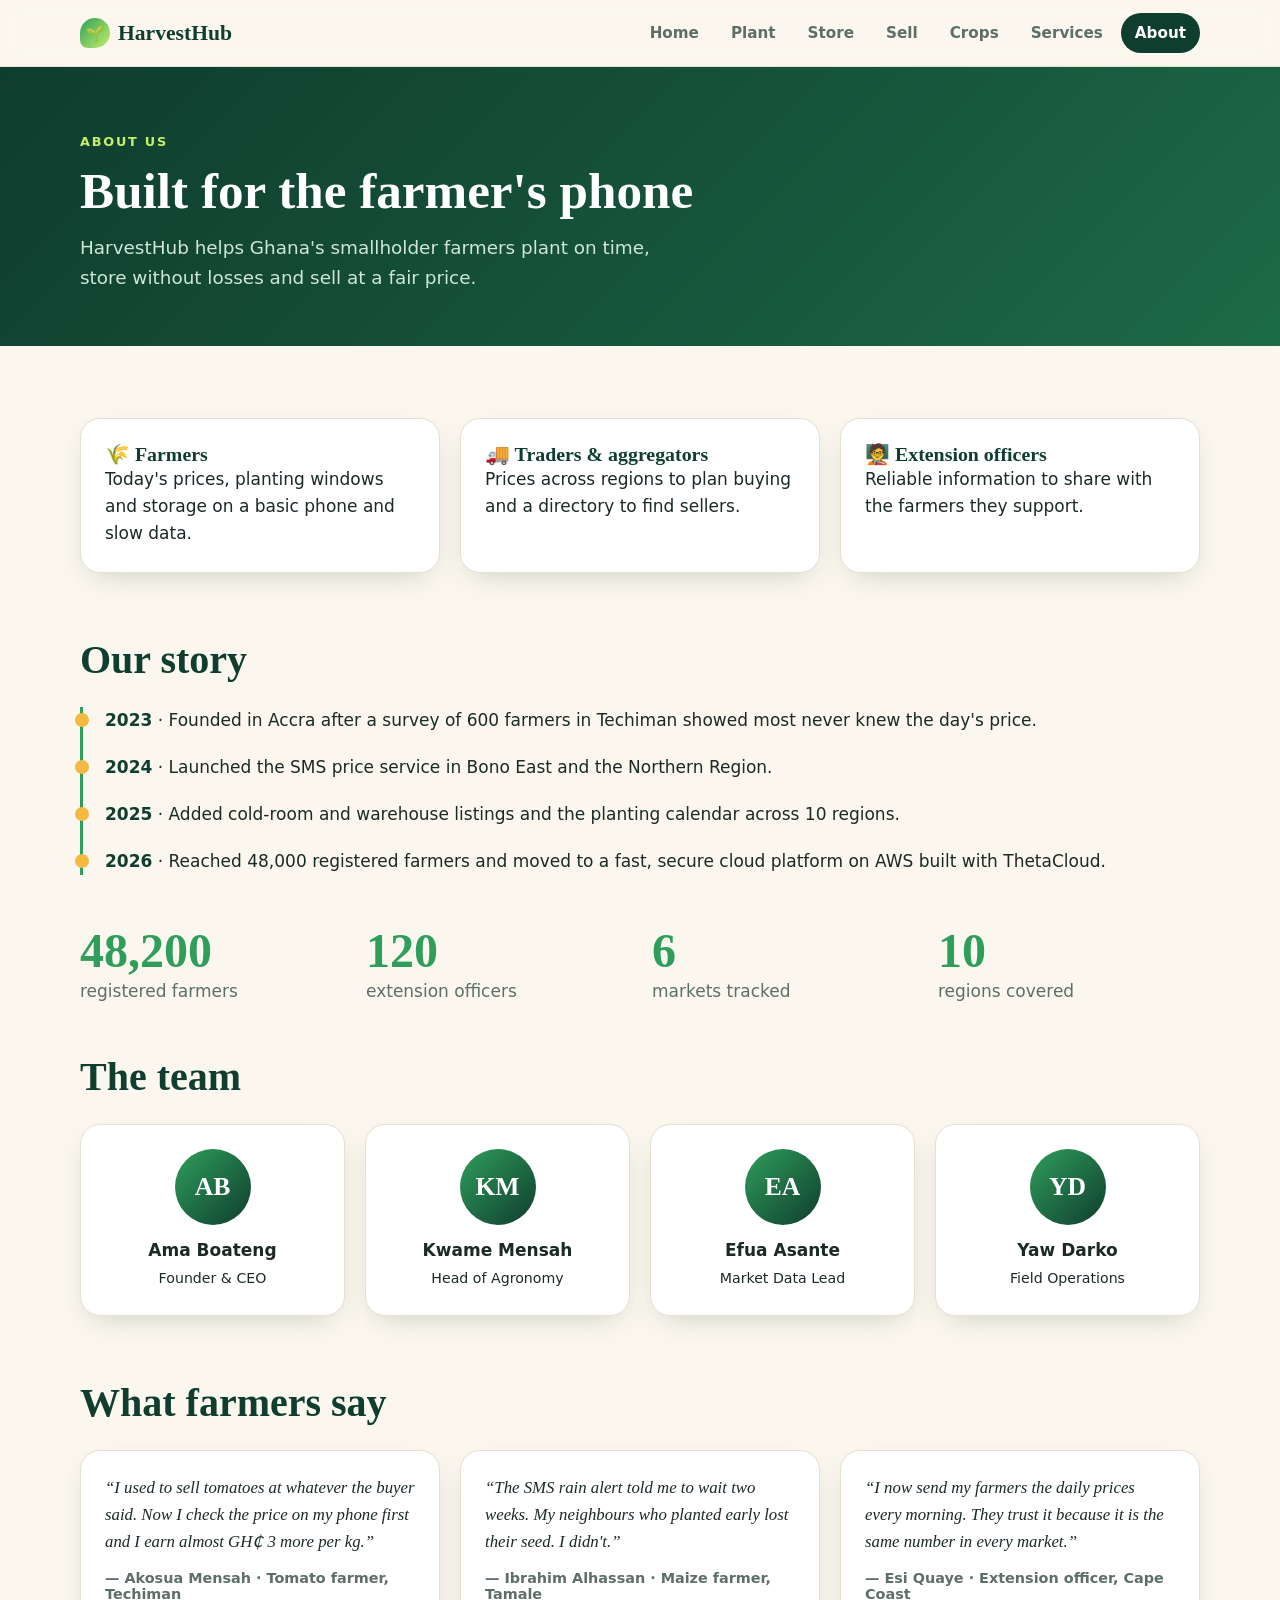
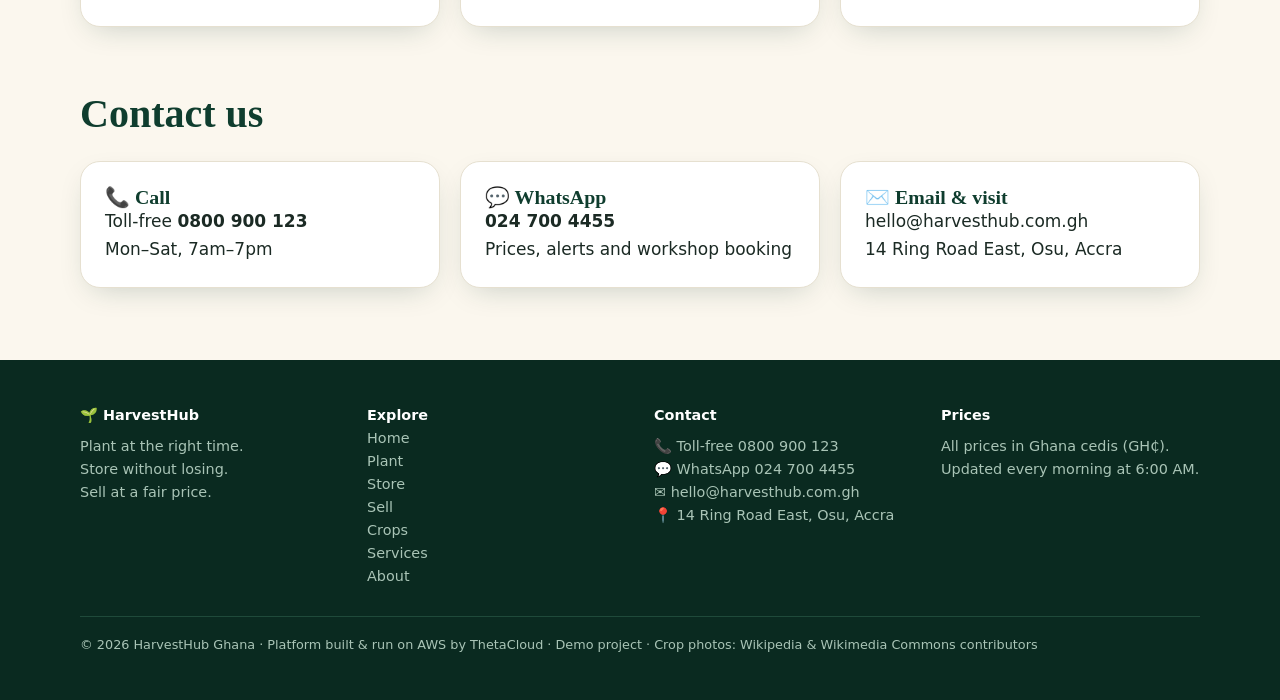
==== app/about.html @ c5be7325 "Add AWS project folders and files" ====
<!DOCTYPE html><html lang="en"><head><meta charset="utf-8"><meta name="viewport" content="width=device-width,initial-scale=1"><title>About · HarvestHub Ghana</title><meta name="description" content="Free planting, storage and market-price information for Ghanaian smallholder farmers."><link rel="icon" href="data:image/svg+xml,<svg xmlns=%22http://www.w3.org/2000/svg%22 viewBox=%220 0 100 100%22><text y=%22.9em%22 font-size=%2290%22>🌱</text></svg>"><link rel="stylesheet" href="css/style.css"></head><body data-page="about"><header></header><section class="pagehead"><div class="wrap"><span class="eyebrow" style="color:var(--lime)">About us</span><h1>Built for the farmer's phone</h1><p class="lead">HarvestHub helps Ghana's smallholder farmers plant on time, store without losses and sell at a fair price.</p></div></section><section class="sec"><div class="wrap"><div class="grid g3"><div class="card rv"><h3>🌾 Farmers</h3><p>Today's prices, planting windows and storage on a basic phone and slow data.</p></div><div class="card rv"><h3>🚚 Traders &amp; aggregators</h3><p>Prices across regions to plan buying and a directory to find sellers.</p></div><div class="card rv"><h3>🧑‍🏫 Extension officers</h3><p>Reliable information to share with the farmers they support.</p></div></div>
<h2 style="margin:64px 0 8px">Our story</h2><div class="tl"><div><b>2023</b> · Founded in Accra after a survey of 600 farmers in Techiman showed most never knew the day's price.</div><div><b>2024</b> · Launched the SMS price service in Bono East and the Northern Region.</div><div><b>2025</b> · Added cold-room and warehouse listings and the planting calendar across 10 regions.</div><div><b>2026</b> · Reached 48,000 registered farmers and moved to a fast, secure cloud platform on AWS built with ThetaCloud.</div></div>
<div class="stats" style="margin:48px 0"><div style="color:var(--forest)"><b data-n="48200" style="color:var(--leaf)">0</b><span style="color:var(--mute)">registered farmers</span></div><div><b data-n="120" style="color:var(--leaf)">0</b><span style="color:var(--mute)">extension officers</span></div><div><b data-n="6" style="color:var(--leaf)">0</b><span style="color:var(--mute)">markets tracked</span></div><div><b data-n="10" style="color:var(--leaf)">0</b><span style="color:var(--mute)">regions covered</span></div></div>
<h2 style="margin-bottom:24px">The team</h2><div class="grid g5 team"><div class="card rv"><div class="av">AB</div><b>Ama Boateng</b><br><small>Founder &amp; CEO</small></div><div class="card rv"><div class="av">KM</div><b>Kwame Mensah</b><br><small>Head of Agronomy</small></div><div class="card rv"><div class="av">EA</div><b>Efua Asante</b><br><small>Market Data Lead</small></div><div class="card rv"><div class="av">YD</div><b>Yaw Darko</b><br><small>Field Operations</small></div></div>
<h2 style="margin:64px 0 24px">What farmers say</h2><div class="grid g3"><div class="card rv"><p class="quote">“I used to sell tomatoes at whatever the buyer said. Now I check the price on my phone first and I earn almost GH₵ 3 more per kg.”</p><p class="who">— Akosua Mensah · Tomato farmer, Techiman</p></div><div class="card rv"><p class="quote">“The SMS rain alert told me to wait two weeks. My neighbours who planted early lost their seed. I didn't.”</p><p class="who">— Ibrahim Alhassan · Maize farmer, Tamale</p></div><div class="card rv"><p class="quote">“I now send my farmers the daily prices every morning. They trust it because it is the same number in every market.”</p><p class="who">— Esi Quaye · Extension officer, Cape Coast</p></div></div><h2 id="contact" style="margin:64px 0 24px">Contact us</h2><div class="grid g3"><div class="card"><h3>📞 Call</h3><p>Toll-free <b>0800 900 123</b><br>Mon–Sat, 7am–7pm</p></div><div class="card"><h3>💬 WhatsApp</h3><p><b>024 700 4455</b><br>Prices, alerts and workshop booking</p></div><div class="card"><h3>✉️ Email &amp; visit</h3><p>hello@harvesthub.com.gh<br>14 Ring Road East, Osu, Accra</p></div></div></div></section><footer></footer><script src="js/data.js"></script><script src="js/script.js"></script></body></html>
---- app/css/style.css ----
:root{--forest:#0f3d2e;--leaf:#2f9e5b;--lime:#c6f06a;--sun:#f4b942;--clay:#e76f51;--cream:#fbf7ee;--ink:#1b2a24;--mute:#5d6f66;--card:#fff;--line:#e6e0d0;--r:20px;--sh:0 10px 30px -12px rgba(15,61,46,.25)}
*{box-sizing:border-box;margin:0}html{scroll-behavior:smooth}
body{font:17px/1.6 system-ui,-apple-system,"Segoe UI",Roboto,sans-serif;color:var(--ink);background:var(--cream)}
h1,h2,h3{font-family:"Iowan Old Style",Georgia,serif;line-height:1.15;color:var(--forest)}
h1{font-size:clamp(2.3rem,7vw,4.2rem)}h2{font-size:clamp(1.7rem,4vw,2.5rem)}a{color:inherit}
.wrap{width:min(1120px,92%);margin:auto}.sec{padding:72px 0}
.eyebrow{display:inline-block;font-size:.8rem;font-weight:700;letter-spacing:.14em;text-transform:uppercase;color:var(--leaf);margin-bottom:10px}
.lead{font-size:1.15rem;color:var(--mute);max-width:620px;margin-top:12px}
header{position:sticky;top:0;z-index:20;background:rgba(251,247,238,.88);backdrop-filter:blur(10px);border-bottom:1px solid var(--line)}
.nav{display:flex;align-items:center;justify-content:space-between;height:66px}
.logo{display:flex;gap:8px;align-items:center;font:700 1.35rem Georgia,serif;text-decoration:none;color:var(--forest)}
.logo i{width:30px;height:30px;border-radius:50% 50% 50% 8px;background:linear-gradient(135deg,var(--leaf),var(--lime));display:grid;place-items:center;font-style:normal;font-size:1rem}
nav{display:flex;gap:4px}nav a{text-decoration:none;padding:8px 14px;border-radius:99px;font-weight:600;font-size:.95rem;color:var(--mute);transition:.2s}
nav a:hover{background:#efe9d8}nav a.on{background:var(--forest);color:#fff}
.menu{display:none;background:none;border:0;font-size:1.7rem;cursor:pointer}
.btn{display:inline-flex;gap:8px;align-items:center;padding:14px 26px;border-radius:99px;background:var(--sun);color:var(--forest);font-weight:700;text-decoration:none;border:0;cursor:pointer;box-shadow:0 8px 20px -8px rgba(244,185,66,.9);transition:.2s}
.btn:hover{transform:translateY(-3px)}.btn.ghost{background:transparent;color:#fff;border:2px solid rgba(255,255,255,.5);box-shadow:none}
.hero{position:relative;overflow:hidden;color:#fff;background:linear-gradient(180deg,#0f3d2e 0%,#1d6b47 55%,#f4b942 130%);padding:84px 0 150px}
.hero h1{color:#fff;max-width:760px}.hero h1 em{color:var(--lime);font-style:normal}
.hero .lead{color:#d6eadd}.hero .cta{display:flex;gap:12px;flex-wrap:wrap;margin-top:30px}
.hero svg{position:absolute;left:0;bottom:-2px;width:100%;height:150px}
.sunball{position:absolute;right:8%;top:60px;width:150px;height:150px;border-radius:50%;background:radial-gradient(circle,#ffe08a,var(--sun));box-shadow:0 0 90px 30px rgba(244,185,66,.45);animation:float 7s ease-in-out infinite}
@keyframes float{50%{transform:translateY(16px)}}
.pagehead{background:linear-gradient(135deg,var(--forest),#1d6b47);color:#fff;padding:60px 0 54px}.pagehead h1{color:#fff;font-size:clamp(2rem,5vw,3.2rem)}.pagehead .lead{color:#cfe6d8}
.grid{display:grid;gap:20px}.g3{grid-template-columns:repeat(auto-fit,minmax(260px,1fr))}.g5{grid-template-columns:repeat(auto-fit,minmax(190px,1fr))}
.card{background:var(--card);border:1px solid var(--line);border-radius:var(--r);padding:24px;box-shadow:var(--sh);transition:.25s}
.card:hover{transform:translateY(-5px)}
.price{margin-top:-90px;position:relative;z-index:2}.price .card{padding:20px}
.crop{display:flex;justify-content:space-between;font-weight:700}.big{font:700 2.3rem Georgia,serif;color:var(--forest)}.big small{font:600 .85rem system-ui;color:var(--mute)}
.chg{font-weight:700;font-size:.9rem}.up{color:#1a8a47}.dn{color:var(--clay)}
.spark{width:100%;height:38px;margin-top:8px}.spark polyline{fill:none;stroke:var(--leaf);stroke-width:2.5;stroke-linecap:round;stroke-linejoin:round}
.step{position:relative;overflow:hidden;text-decoration:none;display:block}.step b{font:700 4.5rem Georgia,serif;position:absolute;right:16px;top:-8px;color:#efe9d8}
.step .ic{font-size:2.2rem}.step h3{margin:10px 0 6px}.step p{color:var(--mute)}.step span{color:var(--leaf);font-weight:700}
.band{background:var(--forest);color:#fff}.band h2{color:#fff}.stats{display:grid;grid-template-columns:repeat(auto-fit,minmax(200px,1fr));gap:24px;margin-top:30px}
.stats b{display:block;font:700 3rem Georgia,serif;color:var(--sun)}.stats span{color:#cfe6d8}
.tabs{display:flex;gap:8px;flex-wrap:wrap;margin:26px 0}.tab,select{font:600 .95rem system-ui;padding:10px 18px;border-radius:99px;border:2px solid var(--line);background:#fff;cursor:pointer;color:var(--ink)}
.tab.on{background:var(--forest);border-color:var(--forest);color:#fff}
.tbl{width:100%;border-collapse:collapse;background:#fff;border-radius:var(--r);overflow:hidden;box-shadow:var(--sh)}
.tbl th,.tbl td{padding:16px 20px;text-align:left;border-bottom:1px solid var(--line)}.tbl th{background:#f3eedd;font-size:.8rem;text-transform:uppercase;letter-spacing:.08em;color:var(--mute)}
.tbl td.p{font:700 1.4rem Georgia,serif;color:var(--forest)}.best{background:var(--lime);padding:3px 10px;border-radius:99px;font-size:.75rem;font-weight:700}
.scroll{overflow-x:auto}.row{display:grid;grid-template-columns:110px 1fr;gap:12px;align-items:center;padding:12px 0;border-bottom:1px dashed var(--line)}
.months{display:grid;grid-template-columns:repeat(12,1fr);gap:3px}.months i{height:30px;border-radius:6px;background:#eee8d6;font:600 .6rem/30px system-ui;text-align:center;color:#9a9275;font-style:normal}
.months i.m{background:var(--leaf);color:#fff}.months i.n{background:var(--sun);color:var(--forest)}
.key{display:flex;gap:18px;font-size:.85rem;color:var(--mute);margin:10px 0 18px}.key i{display:inline-block;width:12px;height:12px;border-radius:3px;margin-right:6px}
.tag{display:inline-block;background:#e6f4ea;color:#14663a;border-radius:99px;padding:3px 12px;font-size:.78rem;font-weight:700;margin:2px}
.alert{background:#fff4d6;border-left:6px solid var(--sun);border-radius:14px;padding:20px 24px;margin-top:30px}
details{background:#fff;border:1px solid var(--line);border-radius:16px;padding:16px 20px;margin-bottom:12px}summary{cursor:pointer;font-weight:700}details p{margin-top:8px;color:var(--mute)}
footer{background:#0a2a20;color:#a9c4b6;padding:44px 0;font-size:.9rem}footer .wrap{display:flex;justify-content:space-between;gap:20px;flex-wrap:wrap}footer b{color:#fff}
.rv{opacity:0;transform:translateY(24px);transition:.7s}.rv.in{opacity:1;transform:none}
@media(max-width:760px){.menu{display:block}nav{display:none;position:absolute;top:66px;left:0;right:0;flex-direction:column;background:var(--cream);padding:12px;border-bottom:1px solid var(--line)}nav.open{display:flex}.sunball{width:90px;height:90px;right:5%}.row{grid-template-columns:1fr}.sec{padding:52px 0}}
@media(prefers-reduced-motion:reduce){*{animation:none!important;transition:none!important}.rv{opacity:1;transform:none}}
/* ---- Photos (hotlinked; gradients remain if a photo fails to load) ---- */
:root{--p-hero:url(https://images.unsplash.com/photo-1500382017468-9049fed747ef?auto=format&fit=crop&w=1600&q=70);--p-plant:url(https://images.unsplash.com/photo-1464226184884-fa280b87c399?auto=format&fit=crop&w=1400&q=70);--p-store:url(https://images.unsplash.com/photo-1574943320219-553eb213f72d?auto=format&fit=crop&w=1400&q=70);--p-sell:url(https://images.unsplash.com/photo-1488459716781-31db52582fe9?auto=format&fit=crop&w=1400&q=70);--p-about:url(https://images.unsplash.com/photo-1523741543316-beb7fc7023d8?auto=format&fit=crop&w=1400&q=70)}
.hero{background:linear-gradient(180deg,rgba(15,61,46,.82),rgba(29,107,71,.7) 60%,rgba(244,185,66,.55)),var(--p-hero) center/cover,linear-gradient(180deg,#0f3d2e,#1d6b47)}
.pagehead{background:linear-gradient(135deg,rgba(15,61,46,.9),rgba(29,107,71,.72)),var(--ph,none) center/cover,linear-gradient(135deg,var(--forest),#1d6b47)}
[data-page=plant] .pagehead{--ph:var(--p-plant)}[data-page=store] .pagehead{--ph:var(--p-store)}[data-page=sell] .pagehead{--ph:var(--p-sell)}[data-page=about] .pagehead{--ph:var(--p-about)}
.step{padding-top:150px}.step::before{content:"";position:absolute;inset:0 0 auto;height:130px;background:var(--si) center/cover,linear-gradient(135deg,var(--leaf),var(--lime))}
.step b{color:#fff;text-shadow:0 2px 10px rgba(0,0,0,.4);z-index:1}.step .ic{position:relative;margin-top:-34px;width:56px;height:56px;display:grid;place-items:center;background:#fff;border-radius:16px;box-shadow:var(--sh);font-size:1.8rem}
.s1{--si:var(--p-plant)}.s2{--si:var(--p-store)}.s3{--si:var(--p-sell)}
.gallery{display:grid;grid-template-columns:2fr 1fr 1fr;gap:16px;margin-top:30px}.gallery div{min-height:220px;border-radius:var(--r);background:var(--g) center/cover,linear-gradient(135deg,var(--leaf),var(--lime));box-shadow:var(--sh)}
@media(max-width:760px){.gallery{grid-template-columns:1fr}}
/* ---- v3 ---- */
.btn.sm{padding:8px 16px;font-size:.88rem;margin-top:6px}.tbl small{color:var(--mute)}
.ticker{background:var(--forest);color:#fff;overflow:hidden;white-space:nowrap;padding:12px 0;font-size:.95rem}.ticker div{display:inline-block;animation:tk 50s linear infinite}.ticker span{margin:0 28px}.ticker b{color:var(--sun)}.ticker .up{color:#7ee2a3}.ticker .dn{color:#ff9a85}
@keyframes tk{to{transform:translateX(-50%)}}
.svc{display:flex;flex-direction:column;gap:6px;text-decoration:none}.svc .ic{font-size:2rem}.svc h3{font-size:1.25rem}.svc p{color:var(--mute);font-size:.95rem;flex:1}.svc .free{align-self:flex-start;background:var(--lime);color:var(--forest);font-size:.72rem;font-weight:800;padding:3px 10px;border-radius:99px}
.svc .how{font-size:.85rem;background:#f3eedd;border-radius:12px;padding:10px 12px;margin-top:6px}
.how3{counter-reset:s}.how3 .card{position:relative;padding-top:50px}.how3 .card::before{counter-increment:s;content:counter(s);position:absolute;top:-18px;left:22px;width:44px;height:44px;border-radius:50%;background:var(--sun);color:var(--forest);font:700 1.4rem/44px Georgia,serif;text-align:center}
.quote{font:italic 1.05rem/1.6 Georgia,serif}.who{margin-top:14px;font:600 .9rem system-ui;color:var(--mute)}
.team .card{text-align:center}.av{width:76px;height:76px;border-radius:50%;margin:0 auto 12px;display:grid;place-items:center;font:700 1.6rem Georgia,serif;color:#fff;background:linear-gradient(135deg,var(--leaf),var(--forest))}
.tl{border-left:3px solid var(--leaf);padding-left:22px;margin-top:24px}.tl div{margin-bottom:20px;position:relative}.tl div::before{content:"";position:absolute;left:-30px;top:6px;width:14px;height:14px;border-radius:50%;background:var(--sun)}.tl b{color:var(--forest)}
ol.late{padding-left:20px;margin-top:8px}ol.late li{margin:4px 0}.cta2{text-align:center;background:linear-gradient(135deg,var(--leaf),var(--forest));color:#fff;border-radius:28px;padding:48px 24px}.cta2 h2{color:#fff;margin-bottom:10px}
footer .wrap{display:grid;grid-template-columns:repeat(auto-fit,minmax(200px,1fr));gap:28px}footer a{text-decoration:none;color:#a9c4b6}footer a:hover{color:#fff}footer p{margin-top:8px}footer .copy{display:block;border-top:1px solid #1f4a3a;margin-top:28px;padding-top:18px;font-size:.8rem}
.g4{grid-template-columns:repeat(auto-fit,minmax(240px,1fr))}
/* ---- crop photos ---- */
.cimg{display:grid;place-items:center;background:linear-gradient(135deg,#d9f0c4,#f4e3a3) center/cover no-repeat;font-size:2rem;transition:transform .6s}.cimg.ph>span{opacity:0}
.cimg.av{width:42px;height:42px;border-radius:50%;font-size:1.2rem;flex:none;border:2px solid #fff;box-shadow:0 2px 8px rgba(0,0,0,.2)}.cn{display:flex;align-items:center;gap:10px}td.cn{display:table-cell}td.cn .av{display:inline-grid;vertical-align:middle;margin-right:10px}
summary.cn{display:flex}.pc{padding:0;overflow:hidden}.pc>:not(.banner){margin-left:18px;margin-right:18px}.pc .banner{width:100%;height:96px;border-radius:0;border:0;box-shadow:none;margin:0 0 12px}.pc>.spark{margin-bottom:14px}
.strip{overflow:hidden;white-space:nowrap;padding:8px 0}.strip>div{display:inline-flex;gap:16px;animation:tk 70s linear infinite}.strip:hover>div{animation-play-state:paused}
.tile{display:block;width:150px;text-align:center;text-decoration:none}.tile .cimg{width:150px;height:150px;border-radius:50% 50% 24px 24px;box-shadow:var(--sh)}.tile:hover .cimg{transform:scale(1.06) rotate(-2deg)}.tile b{display:block;margin-top:10px;font-family:Georgia,serif;color:var(--forest)}
.crp{padding:0;overflow:hidden;display:flex;flex-direction:column}.crp .lg{height:200px}.crp:hover .lg{transform:scale(1.05)}.crp .cimg{overflow:hidden}.crp .cb{padding:18px 20px 22px;position:relative;background:#fff;z-index:1}.crp h3{margin:8px 0 2px}.crp p{font-size:.92rem;margin-top:4px}.crp .mute{color:var(--mute)}.tw{color:var(--leaf)}
.pp{float:right;background:var(--sun);color:var(--forest);font-weight:800;font-size:.8rem;padding:3px 10px;border-radius:99px}
.search{width:100%;max-width:420px;padding:12px 20px;border:2px solid var(--line);border-radius:99px;font:inherit;margin-top:22px}
/* ---- storage guide ---- */
#fac{scroll-margin-top:90px}.small{font-size:.82rem;color:var(--mute);margin-top:14px}
.lrow{display:grid;grid-template-columns:150px 1fr;gap:14px;align-items:center;width:100%;background:none;border:0;border-bottom:1px dashed var(--line);padding:12px 4px;cursor:pointer;text-align:left;font:inherit;color:inherit;border-radius:10px}.lrow:hover{background:#faf5e6}
.bars{display:flex;flex-direction:column;gap:5px}.bar{display:block;height:20px;border-radius:99px;position:relative;min-width:60px;animation:grow 1s ease-out}.bar.r{background:linear-gradient(90deg,#f3a38f,var(--clay));height:14px}.bar.k{background:linear-gradient(90deg,#7bd49a,var(--leaf))}
.bar em{position:absolute;left:100%;margin-left:8px;font:600 .78rem/20px system-ui;color:var(--ink);font-style:normal;white-space:nowrap}.bar.r em{line-height:14px}
@keyframes grow{from{width:0}}
.chips{display:flex;gap:10px;overflow-x:auto;padding:4px 2px 14px}.chip{display:flex;align-items:center;gap:8px;flex:none;padding:6px 16px 6px 6px;border-radius:99px;border:2px solid var(--line);background:#fff;font:600 .92rem system-ui;cursor:pointer}.chip .av{width:34px;height:34px}.chip.on{background:var(--forest);border-color:var(--forest);color:#fff}
.tipd{display:grid;grid-template-columns:1fr 1.2fr;gap:30px;padding:0;overflow:hidden}.tl1{display:flex;flex-direction:column;background:#f6f1e1}.cimg.av.tipimg{width:100%;height:230px;border-radius:0;border:0;box-shadow:none;font-size:4rem}
.cond{padding:20px 24px 26px}.stat{margin-top:14px;border-left:4px solid var(--sun);padding-left:12px}.stat small{display:block;color:var(--mute);font-size:.75rem;text-transform:uppercase;letter-spacing:.08em}.stat b{font-size:1rem}.stat:first-of-type b{font:700 1.8rem Georgia,serif;color:var(--leaf)}
.tl2{padding:24px 28px 28px 0}.tl2 h4{margin:18px 0 8px;font-family:Georgia,serif;color:var(--forest);font-size:1.1rem}.tl2 h4:first-child{margin-top:0}
.stp{list-style:none;counter-reset:n;padding:0}.stp li{counter-increment:n;position:relative;padding:4px 0 10px 44px;min-height:36px}.stp li::before{content:counter(n);position:absolute;left:0;top:0;width:30px;height:30px;border-radius:50%;background:var(--leaf);color:#fff;font-weight:700;text-align:center;line-height:30px}
.warn{background:#fdeae5;border-left:5px solid var(--clay);border-radius:12px;padding:12px 16px;margin-top:10px;font-size:.93rem}.warn.sign{background:#fff4d6;border-color:var(--sun)}
.fchip{display:inline-block;background:#e6f4ea;color:#14663a;border-radius:99px;padding:6px 14px;margin:0 6px 6px 0;font-size:.85rem;font-weight:700;text-decoration:none}.fchip:hover{background:var(--lime)}
@media(max-width:760px){.lrow{grid-template-columns:1fr;gap:6px}.bar{min-width:50px}.tipd{grid-template-columns:1fr;gap:0}.tl2{padding:20px}}
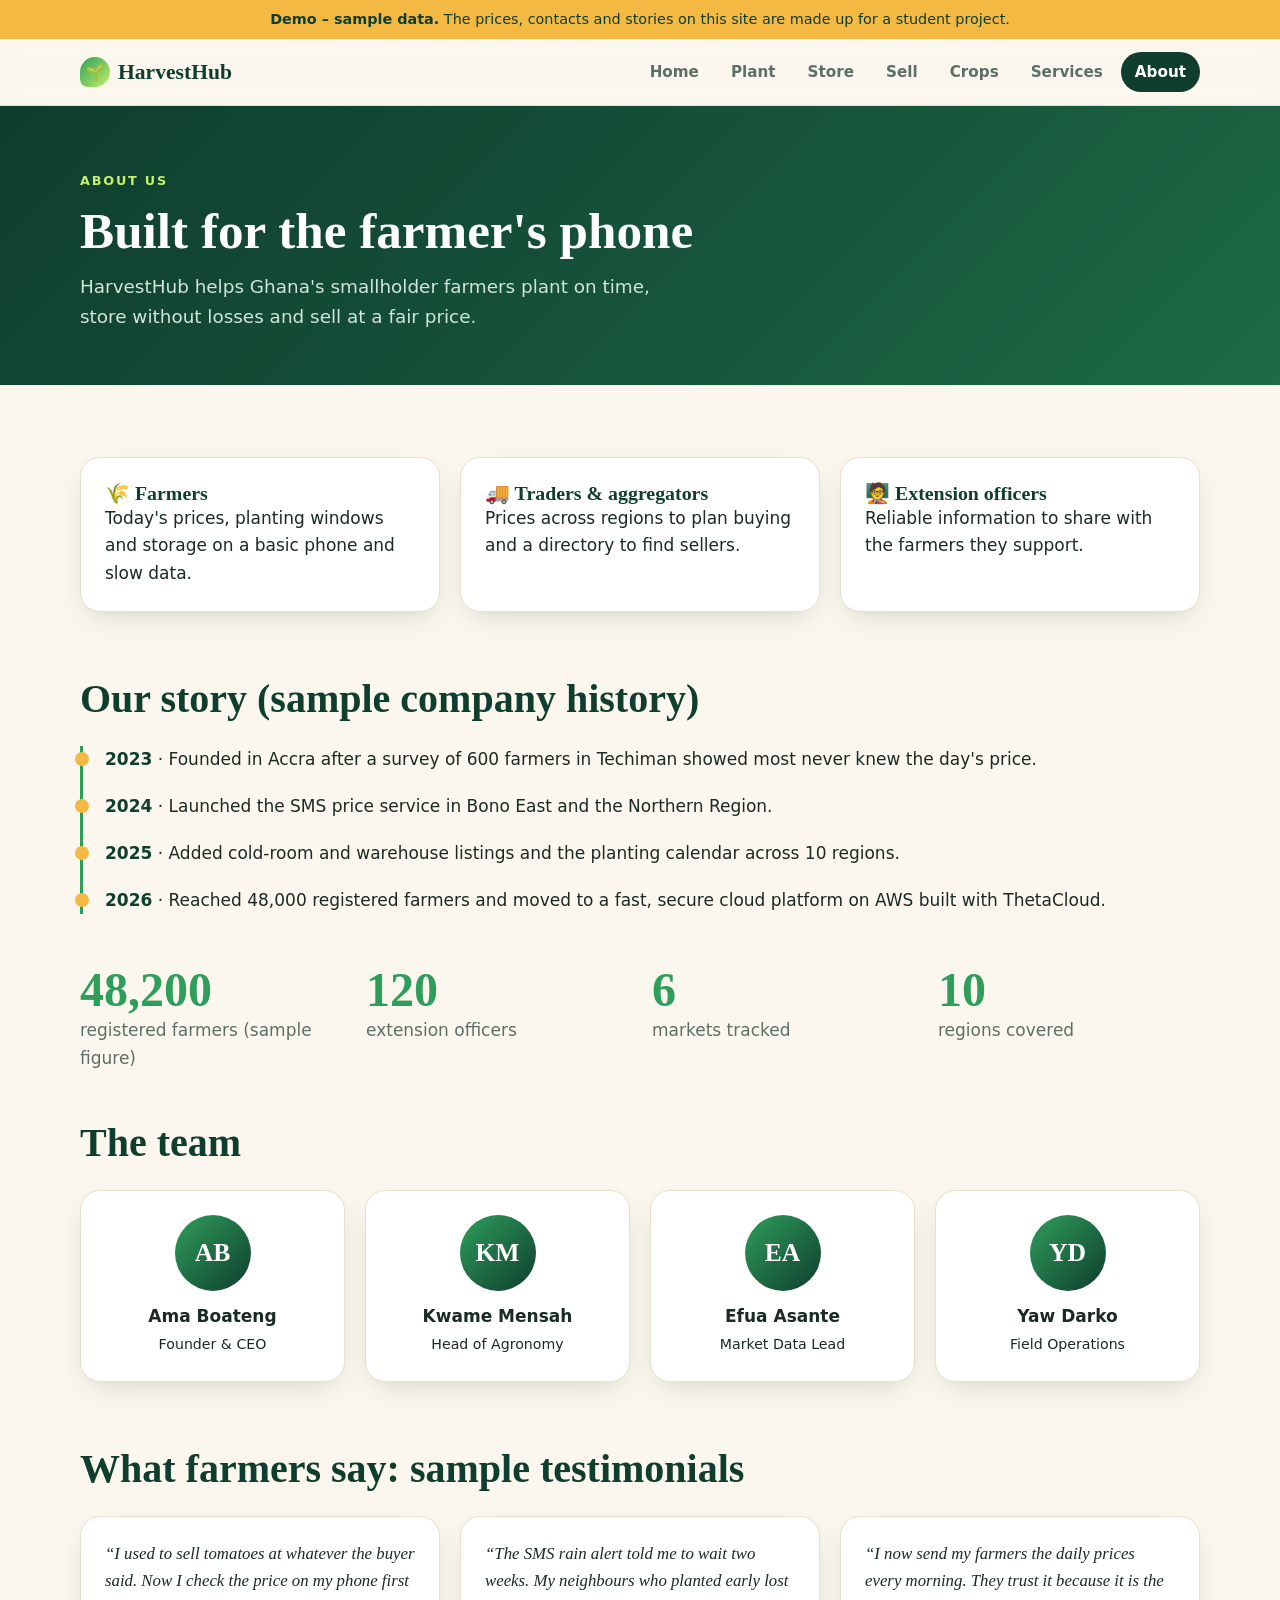
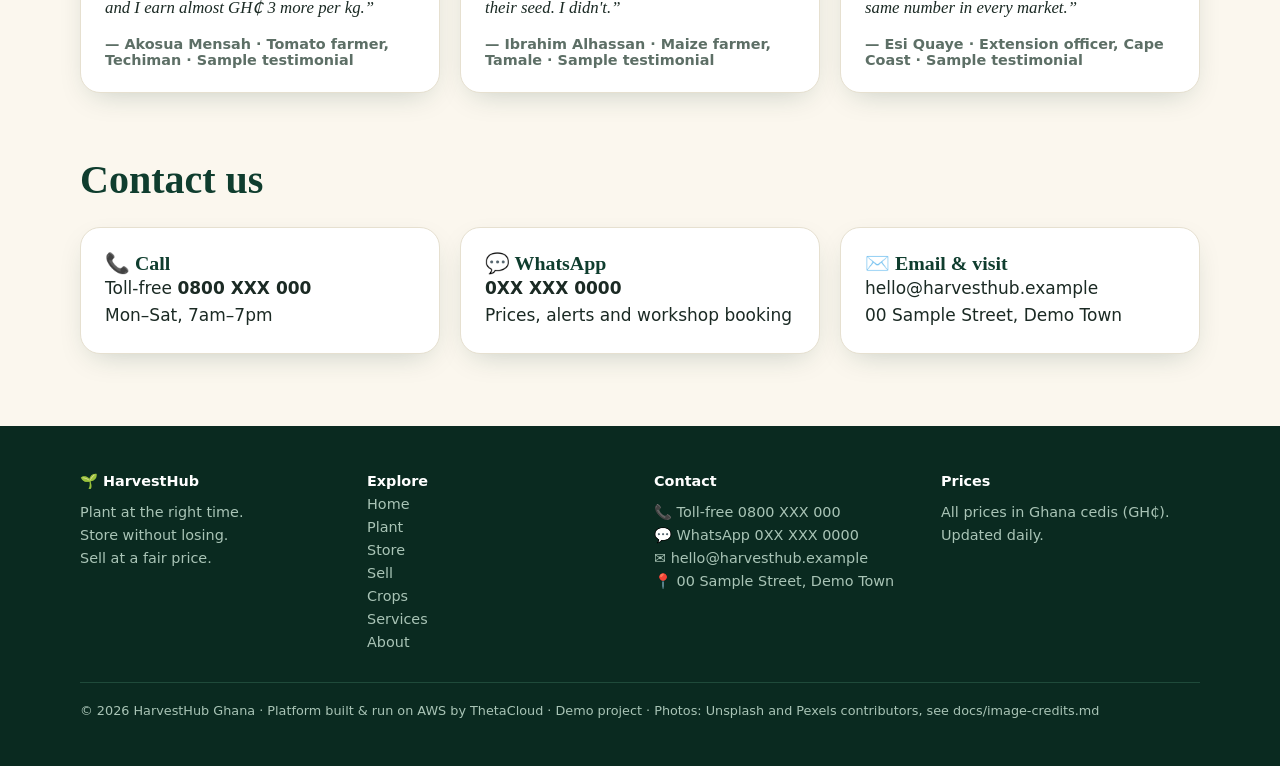
==== commit 93cf0752: "Load data from JSON, move assets to static, use sample content - Fetch data/*.json on every page and" ====
--- a/app/about.html
+++ b/app/about.html
@@ -1,5 +1,5 @@
-<!DOCTYPE html><html lang="en"><head><meta charset="utf-8"><meta name="viewport" content="width=device-width,initial-scale=1"><title>About · HarvestHub Ghana</title><meta name="description" content="Free planting, storage and market-price information for Ghanaian smallholder farmers."><link rel="icon" href="data:image/svg+xml,<svg xmlns=%22http://www.w3.org/2000/svg%22 viewBox=%220 0 100 100%22><text y=%22.9em%22 font-size=%2290%22>🌱</text></svg>"><link rel="stylesheet" href="css/style.css"></head><body data-page="about"><header></header><section class="pagehead"><div class="wrap"><span class="eyebrow" style="color:var(--lime)">About us</span><h1>Built for the farmer's phone</h1><p class="lead">HarvestHub helps Ghana's smallholder farmers plant on time, store without losses and sell at a fair price.</p></div></section><section class="sec"><div class="wrap"><div class="grid g3"><div class="card rv"><h3>🌾 Farmers</h3><p>Today's prices, planting windows and storage on a basic phone and slow data.</p></div><div class="card rv"><h3>🚚 Traders &amp; aggregators</h3><p>Prices across regions to plan buying and a directory to find sellers.</p></div><div class="card rv"><h3>🧑‍🏫 Extension officers</h3><p>Reliable information to share with the farmers they support.</p></div></div>
-<h2 style="margin:64px 0 8px">Our story</h2><div class="tl"><div><b>2023</b> · Founded in Accra after a survey of 600 farmers in Techiman showed most never knew the day's price.</div><div><b>2024</b> · Launched the SMS price service in Bono East and the Northern Region.</div><div><b>2025</b> · Added cold-room and warehouse listings and the planting calendar across 10 regions.</div><div><b>2026</b> · Reached 48,000 registered farmers and moved to a fast, secure cloud platform on AWS built with ThetaCloud.</div></div>
-<div class="stats" style="margin:48px 0"><div style="color:var(--forest)"><b data-n="48200" style="color:var(--leaf)">0</b><span style="color:var(--mute)">registered farmers</span></div><div><b data-n="120" style="color:var(--leaf)">0</b><span style="color:var(--mute)">extension officers</span></div><div><b data-n="6" style="color:var(--leaf)">0</b><span style="color:var(--mute)">markets tracked</span></div><div><b data-n="10" style="color:var(--leaf)">0</b><span style="color:var(--mute)">regions covered</span></div></div>
+<!DOCTYPE html><html lang="en"><head><meta charset="utf-8"><meta name="viewport" content="width=device-width,initial-scale=1"><title>About · HarvestHub Ghana</title><meta name="description" content="Free planting, storage and market-price information for Ghanaian smallholder farmers."><link rel="icon" href="data:image/svg+xml,<svg xmlns=%22http://www.w3.org/2000/svg%22 viewBox=%220 0 100 100%22><text y=%22.9em%22 font-size=%2290%22>🌱</text></svg>"><link rel="stylesheet" href="static/css/style.css"></head><body data-page="about"><div class="demo-banner" role="note"><b>Demo – sample data.</b> The prices, contacts and stories on this site are made up for a student project.</div><header></header><section class="pagehead"><div class="wrap"><span class="eyebrow" style="color:var(--lime)">About us</span><h1>Built for the farmer's phone</h1><p class="lead">HarvestHub helps Ghana's smallholder farmers plant on time, store without losses and sell at a fair price.</p></div></section><section class="sec"><div class="wrap"><div class="grid g3"><div class="card rv"><h3>🌾 Farmers</h3><p>Today's prices, planting windows and storage on a basic phone and slow data.</p></div><div class="card rv"><h3>🚚 Traders &amp; aggregators</h3><p>Prices across regions to plan buying and a directory to find sellers.</p></div><div class="card rv"><h3>🧑‍🏫 Extension officers</h3><p>Reliable information to share with the farmers they support.</p></div></div>
+<h2 style="margin:64px 0 8px">Our story (sample company history)</h2><div class="tl"><div><b>2023</b> · Founded in Accra after a survey of 600 farmers in Techiman showed most never knew the day's price.</div><div><b>2024</b> · Launched the SMS price service in Bono East and the Northern Region.</div><div><b>2025</b> · Added cold-room and warehouse listings and the planting calendar across 10 regions.</div><div><b>2026</b> · Reached 48,000 registered farmers and moved to a fast, secure cloud platform on AWS built with ThetaCloud.</div></div>
+<div class="stats" style="margin:48px 0"><div style="color:var(--forest)"><b data-n="48200" style="color:var(--leaf)">0</b><span style="color:var(--mute)">registered farmers (sample figure)</span></div><div><b data-n="120" style="color:var(--leaf)">0</b><span style="color:var(--mute)">extension officers</span></div><div><b data-n="6" style="color:var(--leaf)">0</b><span style="color:var(--mute)">markets tracked</span></div><div><b data-n="10" style="color:var(--leaf)">0</b><span style="color:var(--mute)">regions covered</span></div></div>
 <h2 style="margin-bottom:24px">The team</h2><div class="grid g5 team"><div class="card rv"><div class="av">AB</div><b>Ama Boateng</b><br><small>Founder &amp; CEO</small></div><div class="card rv"><div class="av">KM</div><b>Kwame Mensah</b><br><small>Head of Agronomy</small></div><div class="card rv"><div class="av">EA</div><b>Efua Asante</b><br><small>Market Data Lead</small></div><div class="card rv"><div class="av">YD</div><b>Yaw Darko</b><br><small>Field Operations</small></div></div>
-<h2 style="margin:64px 0 24px">What farmers say</h2><div class="grid g3"><div class="card rv"><p class="quote">“I used to sell tomatoes at whatever the buyer said. Now I check the price on my phone first and I earn almost GH₵ 3 more per kg.”</p><p class="who">— Akosua Mensah · Tomato farmer, Techiman</p></div><div class="card rv"><p class="quote">“The SMS rain alert told me to wait two weeks. My neighbours who planted early lost their seed. I didn't.”</p><p class="who">— Ibrahim Alhassan · Maize farmer, Tamale</p></div><div class="card rv"><p class="quote">“I now send my farmers the daily prices every morning. They trust it because it is the same number in every market.”</p><p class="who">— Esi Quaye · Extension officer, Cape Coast</p></div></div><h2 id="contact" style="margin:64px 0 24px">Contact us</h2><div class="grid g3"><div class="card"><h3>📞 Call</h3><p>Toll-free <b>0800 900 123</b><br>Mon–Sat, 7am–7pm</p></div><div class="card"><h3>💬 WhatsApp</h3><p><b>024 700 4455</b><br>Prices, alerts and workshop booking</p></div><div class="card"><h3>✉️ Email &amp; visit</h3><p>hello@harvesthub.com.gh<br>14 Ring Road East, Osu, Accra</p></div></div></div></section><footer></footer><script src="js/data.js"></script><script src="js/script.js"></script></body></html>+<h2 style="margin:64px 0 24px">What farmers say: sample testimonials</h2><div class="grid g3"><div class="card rv"><p class="quote">“I used to sell tomatoes at whatever the buyer said. Now I check the price on my phone first and I earn almost GH₵ 3 more per kg.”</p><p class="who">— Akosua Mensah · Tomato farmer, Techiman · Sample testimonial</p></div><div class="card rv"><p class="quote">“The SMS rain alert told me to wait two weeks. My neighbours who planted early lost their seed. I didn't.”</p><p class="who">— Ibrahim Alhassan · Maize farmer, Tamale · Sample testimonial</p></div><div class="card rv"><p class="quote">“I now send my farmers the daily prices every morning. They trust it because it is the same number in every market.”</p><p class="who">— Esi Quaye · Extension officer, Cape Coast · Sample testimonial</p></div></div><h2 id="contact" style="margin:64px 0 24px">Contact us</h2><div class="grid g3"><div class="card"><h3>📞 Call</h3><p>Toll-free <b>0800 XXX 000</b><br>Mon–Sat, 7am–7pm</p></div><div class="card"><h3>💬 WhatsApp</h3><p><b>0XX XXX 0000</b><br>Prices, alerts and workshop booking</p></div><div class="card"><h3>✉️ Email &amp; visit</h3><p>hello@harvesthub.example<br>00 Sample Street, Demo Town</p></div></div></div></section><footer></footer><script src="static/js/script.js"></script></body></html>
--- a/app/static/css/style.css
+++ b/app/static/css/style.css
@@ -0,0 +1,102 @@
+:root{--forest:#0f3d2e;--leaf:#2f9e5b;--lime:#c6f06a;--sun:#f4b942;--clay:#e76f51;--cream:#fbf7ee;--ink:#1b2a24;--mute:#5d6f66;--card:#fff;--line:#e6e0d0;--r:20px;--sh:0 10px 30px -12px rgba(15,61,46,.25)}
+*{box-sizing:border-box;margin:0}html{scroll-behavior:smooth}
+body{font:17px/1.6 system-ui,-apple-system,"Segoe UI",Roboto,sans-serif;color:var(--ink);background:var(--cream)}
+h1,h2,h3{font-family:"Iowan Old Style",Georgia,serif;line-height:1.15;color:var(--forest)}
+h1{font-size:clamp(2.3rem,7vw,4.2rem)}h2{font-size:clamp(1.7rem,4vw,2.5rem)}a{color:inherit}
+.wrap{width:min(1120px,92%);margin:auto}.sec{padding:72px 0}
+.eyebrow{display:inline-block;font-size:.8rem;font-weight:700;letter-spacing:.14em;text-transform:uppercase;color:var(--leaf);margin-bottom:10px}
+.lead{font-size:1.15rem;color:var(--mute);max-width:620px;margin-top:12px}
+header{position:sticky;top:0;z-index:20;background:rgba(251,247,238,.88);backdrop-filter:blur(10px);border-bottom:1px solid var(--line)}
+.nav{display:flex;align-items:center;justify-content:space-between;height:66px}
+.logo{display:flex;gap:8px;align-items:center;font:700 1.35rem Georgia,serif;text-decoration:none;color:var(--forest)}
+.logo i{width:30px;height:30px;border-radius:50% 50% 50% 8px;background:linear-gradient(135deg,var(--leaf),var(--lime));display:grid;place-items:center;font-style:normal;font-size:1rem}
+nav{display:flex;gap:4px}nav a{text-decoration:none;padding:8px 14px;border-radius:99px;font-weight:600;font-size:.95rem;color:var(--mute);transition:.2s}
+nav a:hover{background:#efe9d8}nav a.on{background:var(--forest);color:#fff}
+.menu{display:none;background:none;border:0;font-size:1.7rem;cursor:pointer}
+.btn{display:inline-flex;gap:8px;align-items:center;padding:14px 26px;border-radius:99px;background:var(--sun);color:var(--forest);font-weight:700;text-decoration:none;border:0;cursor:pointer;box-shadow:0 8px 20px -8px rgba(244,185,66,.9);transition:.2s}
+.btn:hover{transform:translateY(-3px)}.btn.ghost{background:transparent;color:#fff;border:2px solid rgba(255,255,255,.5);box-shadow:none}
+.hero{position:relative;overflow:hidden;color:#fff;background:linear-gradient(180deg,#0f3d2e 0%,#1d6b47 55%,#f4b942 130%);padding:84px 0 150px}
+.hero h1{color:#fff;max-width:760px}.hero h1 em{color:var(--lime);font-style:normal}
+.hero .lead{color:#d6eadd}.hero .cta{display:flex;gap:12px;flex-wrap:wrap;margin-top:30px}
+.hero svg{position:absolute;left:0;bottom:-2px;width:100%;height:150px}
+.sunball{position:absolute;right:8%;top:60px;width:150px;height:150px;border-radius:50%;background:radial-gradient(circle,#ffe08a,var(--sun));box-shadow:0 0 90px 30px rgba(244,185,66,.45);animation:float 7s ease-in-out infinite}
+@keyframes float{50%{transform:translateY(16px)}}
+.pagehead{background:linear-gradient(135deg,var(--forest),#1d6b47);color:#fff;padding:60px 0 54px}.pagehead h1{color:#fff;font-size:clamp(2rem,5vw,3.2rem)}.pagehead .lead{color:#cfe6d8}
+.grid{display:grid;gap:20px}.g3{grid-template-columns:repeat(auto-fit,minmax(260px,1fr))}.g5{grid-template-columns:repeat(auto-fit,minmax(190px,1fr))}
+.card{background:var(--card);border:1px solid var(--line);border-radius:var(--r);padding:24px;box-shadow:var(--sh);transition:.25s}
+.card:hover{transform:translateY(-5px)}
+.price{margin-top:-90px;position:relative;z-index:2}.price .card{padding:20px}
+.crop{display:flex;justify-content:space-between;font-weight:700}.big{font:700 2.3rem Georgia,serif;color:var(--forest)}.big small{font:600 .85rem system-ui;color:var(--mute)}
+.chg{font-weight:700;font-size:.9rem}.up{color:#1a8a47}.dn{color:var(--clay)}
+.spark{width:100%;height:38px;margin-top:8px}.spark polyline{fill:none;stroke:var(--leaf);stroke-width:2.5;stroke-linecap:round;stroke-linejoin:round}
+.step{position:relative;overflow:hidden;text-decoration:none;display:block}.step b{font:700 4.5rem Georgia,serif;position:absolute;right:16px;top:-8px;color:#efe9d8}
+.step .ic{font-size:2.2rem}.step h3{margin:10px 0 6px}.step p{color:var(--mute)}.step span{color:var(--leaf);font-weight:700}
+.band{background:var(--forest);color:#fff}.band h2{color:#fff}.stats{display:grid;grid-template-columns:repeat(auto-fit,minmax(200px,1fr));gap:24px;margin-top:30px}
+.stats b{display:block;font:700 3rem Georgia,serif;color:var(--sun)}.stats span{color:#cfe6d8}
+.tabs{display:flex;gap:8px;flex-wrap:wrap;margin:26px 0}.tab,select{font:600 .95rem system-ui;padding:10px 18px;border-radius:99px;border:2px solid var(--line);background:#fff;cursor:pointer;color:var(--ink)}
+.tab.on{background:var(--forest);border-color:var(--forest);color:#fff}
+.tbl{width:100%;border-collapse:collapse;background:#fff;border-radius:var(--r);overflow:hidden;box-shadow:var(--sh)}
+.tbl th,.tbl td{padding:16px 20px;text-align:left;border-bottom:1px solid var(--line)}.tbl th{background:#f3eedd;font-size:.8rem;text-transform:uppercase;letter-spacing:.08em;color:var(--mute)}
+.tbl td.p{font:700 1.4rem Georgia,serif;color:var(--forest)}.best{background:var(--lime);padding:3px 10px;border-radius:99px;font-size:.75rem;font-weight:700}
+.scroll{overflow-x:auto}.row{display:grid;grid-template-columns:110px 1fr;gap:12px;align-items:center;padding:12px 0;border-bottom:1px dashed var(--line)}
+.months{display:grid;grid-template-columns:repeat(12,1fr);gap:3px}.months i{height:30px;border-radius:6px;background:#eee8d6;font:600 .6rem/30px system-ui;text-align:center;color:#9a9275;font-style:normal}
+.months i.m{background:var(--leaf);color:#fff}.months i.n{background:var(--sun);color:var(--forest)}
+.key{display:flex;gap:18px;font-size:.85rem;color:var(--mute);margin:10px 0 18px}.key i{display:inline-block;width:12px;height:12px;border-radius:3px;margin-right:6px}
+.tag{display:inline-block;background:#e6f4ea;color:#14663a;border-radius:99px;padding:3px 12px;font-size:.78rem;font-weight:700;margin:2px}
+.alert{background:#fff4d6;border-left:6px solid var(--sun);border-radius:14px;padding:20px 24px;margin-top:30px}
+details{background:#fff;border:1px solid var(--line);border-radius:16px;padding:16px 20px;margin-bottom:12px}summary{cursor:pointer;font-weight:700}details p{margin-top:8px;color:var(--mute)}
+footer{background:#0a2a20;color:#a9c4b6;padding:44px 0;font-size:.9rem}footer .wrap{display:flex;justify-content:space-between;gap:20px;flex-wrap:wrap}footer b{color:#fff}
+.rv{opacity:0;transform:translateY(24px);transition:.7s}.rv.in{opacity:1;transform:none}
+@media(max-width:760px){.menu{display:block}nav{display:none;position:absolute;top:66px;left:0;right:0;flex-direction:column;background:var(--cream);padding:12px;border-bottom:1px solid var(--line)}nav.open{display:flex}.sunball{width:90px;height:90px;right:5%}.row{grid-template-columns:1fr}.sec{padding:52px 0}}
+@media(prefers-reduced-motion:reduce){*{animation:none!important;transition:none!important}.rv{opacity:1;transform:none}}
+/* ---- Photos (self-hosted; gradients remain if a photo is missing) ---- */
+:root{--p-hero:url(../images/hero.jpg);--p-plant:url(../images/plant.jpg);--p-store:url(../images/store.jpg);--p-sell:url(../images/sell.jpg);--p-about:url(../images/about.jpg)}
+.hero{background:linear-gradient(180deg,rgba(15,61,46,.82),rgba(29,107,71,.7) 60%,rgba(244,185,66,.55)),var(--p-hero) center/cover,linear-gradient(180deg,#0f3d2e,#1d6b47)}
+.pagehead{background:linear-gradient(135deg,rgba(15,61,46,.9),rgba(29,107,71,.72)),var(--ph,none) center/cover,linear-gradient(135deg,var(--forest),#1d6b47)}
+[data-page=plant] .pagehead{--ph:var(--p-plant)}[data-page=store] .pagehead{--ph:var(--p-store)}[data-page=sell] .pagehead{--ph:var(--p-sell)}[data-page=about] .pagehead{--ph:var(--p-about)}
+.step{padding-top:150px}.step::before{content:"";position:absolute;inset:0 0 auto;height:130px;background:var(--si) center/cover,linear-gradient(135deg,var(--leaf),var(--lime))}
+.step b{color:#fff;text-shadow:0 2px 10px rgba(0,0,0,.4);z-index:1}.step .ic{position:relative;margin-top:-34px;width:56px;height:56px;display:grid;place-items:center;background:#fff;border-radius:16px;box-shadow:var(--sh);font-size:1.8rem}
+.s1{--si:var(--p-plant)}.s2{--si:var(--p-store)}.s3{--si:var(--p-sell)}
+.gallery{display:grid;grid-template-columns:2fr 1fr 1fr;gap:16px;margin-top:30px}.gallery div{min-height:220px;border-radius:var(--r);background:var(--g) center/cover,linear-gradient(135deg,var(--leaf),var(--lime));box-shadow:var(--sh)}
+@media(max-width:760px){.gallery{grid-template-columns:1fr}}
+/* ---- v3 ---- */
+.btn.sm{padding:8px 16px;font-size:.88rem;margin-top:6px}.tbl small{color:var(--mute)}
+.ticker{background:var(--forest);color:#fff;overflow:hidden;white-space:nowrap;padding:12px 0;font-size:.95rem}.ticker div{display:inline-block;animation:tk 50s linear infinite}.ticker span{margin:0 28px}.ticker b{color:var(--sun)}.ticker .up{color:#7ee2a3}.ticker .dn{color:#ff9a85}
+@keyframes tk{to{transform:translateX(-50%)}}
+.svc{display:flex;flex-direction:column;gap:6px;text-decoration:none}.svc .ic{font-size:2rem}.svc h3{font-size:1.25rem}.svc p{color:var(--mute);font-size:.95rem;flex:1}.svc .free{align-self:flex-start;background:var(--lime);color:var(--forest);font-size:.72rem;font-weight:800;padding:3px 10px;border-radius:99px}
+.svc .how{font-size:.85rem;background:#f3eedd;border-radius:12px;padding:10px 12px;margin-top:6px}
+.how3{counter-reset:s}.how3 .card{position:relative;padding-top:50px}.how3 .card::before{counter-increment:s;content:counter(s);position:absolute;top:-18px;left:22px;width:44px;height:44px;border-radius:50%;background:var(--sun);color:var(--forest);font:700 1.4rem/44px Georgia,serif;text-align:center}
+.quote{font:italic 1.05rem/1.6 Georgia,serif}.who{margin-top:14px;font:600 .9rem system-ui;color:var(--mute)}
+.team .card{text-align:center}.av{width:76px;height:76px;border-radius:50%;margin:0 auto 12px;display:grid;place-items:center;font:700 1.6rem Georgia,serif;color:#fff;background:linear-gradient(135deg,var(--leaf),var(--forest))}
+.tl{border-left:3px solid var(--leaf);padding-left:22px;margin-top:24px}.tl div{margin-bottom:20px;position:relative}.tl div::before{content:"";position:absolute;left:-30px;top:6px;width:14px;height:14px;border-radius:50%;background:var(--sun)}.tl b{color:var(--forest)}
+ol.late{padding-left:20px;margin-top:8px}ol.late li{margin:4px 0}.cta2{text-align:center;background:linear-gradient(135deg,var(--leaf),var(--forest));color:#fff;border-radius:28px;padding:48px 24px}.cta2 h2{color:#fff;margin-bottom:10px}
+footer .wrap{display:grid;grid-template-columns:repeat(auto-fit,minmax(200px,1fr));gap:28px}footer a{text-decoration:none;color:#a9c4b6}footer a:hover{color:#fff}footer p{margin-top:8px}footer .copy{display:block;border-top:1px solid #1f4a3a;margin-top:28px;padding-top:18px;font-size:.8rem}
+.g4{grid-template-columns:repeat(auto-fit,minmax(240px,1fr))}
+/* ---- crop photos ---- */
+.cimg{display:grid;place-items:center;background:linear-gradient(135deg,#d9f0c4,#f4e3a3) center/cover no-repeat;font-size:2rem;transition:transform .6s}.cimg.ph>span{opacity:0}
+.cimg.av{width:42px;height:42px;border-radius:50%;font-size:1.2rem;flex:none;border:2px solid #fff;box-shadow:0 2px 8px rgba(0,0,0,.2)}.cn{display:flex;align-items:center;gap:10px}td.cn{display:table-cell}td.cn .av{display:inline-grid;vertical-align:middle;margin-right:10px}
+summary.cn{display:flex}.pc{padding:0;overflow:hidden}.pc>:not(.banner){margin-left:18px;margin-right:18px}.pc .banner{width:100%;height:96px;border-radius:0;border:0;box-shadow:none;margin:0 0 12px}.pc>.spark{margin-bottom:14px}
+.strip{overflow:hidden;white-space:nowrap;padding:8px 0}.strip>div{display:inline-flex;gap:16px;animation:tk 70s linear infinite}.strip:hover>div{animation-play-state:paused}
+.tile{display:block;width:150px;text-align:center;text-decoration:none}.tile .cimg{width:150px;height:150px;border-radius:50% 50% 24px 24px;box-shadow:var(--sh)}.tile:hover .cimg{transform:scale(1.06) rotate(-2deg)}.tile b{display:block;margin-top:10px;font-family:Georgia,serif;color:var(--forest)}
+.crp{padding:0;overflow:hidden;display:flex;flex-direction:column}.crp .lg{height:200px}.crp:hover .lg{transform:scale(1.05)}.crp .cimg{overflow:hidden}.crp .cb{padding:18px 20px 22px;position:relative;background:#fff;z-index:1}.crp h3{margin:8px 0 2px}.crp p{font-size:.92rem;margin-top:4px}.crp .mute{color:var(--mute)}.tw{color:var(--leaf)}
+.pp{float:right;background:var(--sun);color:var(--forest);font-weight:800;font-size:.8rem;padding:3px 10px;border-radius:99px}
+.search{width:100%;max-width:420px;padding:12px 20px;border:2px solid var(--line);border-radius:99px;font:inherit;margin-top:22px}
+/* ---- storage guide ---- */
+#fac{scroll-margin-top:90px}.small{font-size:.82rem;color:var(--mute);margin-top:14px}
+.lrow{display:grid;grid-template-columns:150px 1fr;gap:14px;align-items:center;width:100%;background:none;border:0;border-bottom:1px dashed var(--line);padding:12px 4px;cursor:pointer;text-align:left;font:inherit;color:inherit;border-radius:10px}.lrow:hover{background:#faf5e6}
+.bars{display:flex;flex-direction:column;gap:5px}.bar{display:block;height:20px;border-radius:99px;position:relative;min-width:60px;animation:grow 1s ease-out}.bar.r{background:linear-gradient(90deg,#f3a38f,var(--clay));height:14px}.bar.k{background:linear-gradient(90deg,#7bd49a,var(--leaf))}
+.bar em{position:absolute;left:100%;margin-left:8px;font:600 .78rem/20px system-ui;color:var(--ink);font-style:normal;white-space:nowrap}.bar.r em{line-height:14px}
+@keyframes grow{from{width:0}}
+.chips{display:flex;gap:10px;overflow-x:auto;padding:4px 2px 14px}.chip{display:flex;align-items:center;gap:8px;flex:none;padding:6px 16px 6px 6px;border-radius:99px;border:2px solid var(--line);background:#fff;font:600 .92rem system-ui;cursor:pointer}.chip .av{width:34px;height:34px}.chip.on{background:var(--forest);border-color:var(--forest);color:#fff}
+.tipd{display:grid;grid-template-columns:1fr 1.2fr;gap:30px;padding:0;overflow:hidden}.tl1{display:flex;flex-direction:column;background:#f6f1e1}.cimg.av.tipimg{width:100%;height:230px;border-radius:0;border:0;box-shadow:none;font-size:4rem}
+.cond{padding:20px 24px 26px}.stat{margin-top:14px;border-left:4px solid var(--sun);padding-left:12px}.stat small{display:block;color:var(--mute);font-size:.75rem;text-transform:uppercase;letter-spacing:.08em}.stat b{font-size:1rem}.stat:first-of-type b{font:700 1.8rem Georgia,serif;color:var(--leaf)}
+.tl2{padding:24px 28px 28px 0}.tl2 h4{margin:18px 0 8px;font-family:Georgia,serif;color:var(--forest);font-size:1.1rem}.tl2 h4:first-child{margin-top:0}
+.stp{list-style:none;counter-reset:n;padding:0}.stp li{counter-increment:n;position:relative;padding:4px 0 10px 44px;min-height:36px}.stp li::before{content:counter(n);position:absolute;left:0;top:0;width:30px;height:30px;border-radius:50%;background:var(--leaf);color:#fff;font-weight:700;text-align:center;line-height:30px}
+.warn{background:#fdeae5;border-left:5px solid var(--clay);border-radius:12px;padding:12px 16px;margin-top:10px;font-size:.93rem}.warn.sign{background:#fff4d6;border-color:var(--sun)}
+.fchip{display:inline-block;background:#e6f4ea;color:#14663a;border-radius:99px;padding:6px 14px;margin:0 6px 6px 0;font-size:.85rem;font-weight:700;text-decoration:none}.fchip:hover{background:var(--lime)}
+@media(max-width:760px){.lrow{grid-template-columns:1fr;gap:6px}.bar{min-width:50px}.tipd{grid-template-columns:1fr;gap:0}.tl2{padding:20px}}
+/* ---- demo notices and load errors ---- */
+.demo-banner{background:var(--sun);color:var(--forest);text-align:center;padding:8px 16px;font-size:.9rem}
+.tel{font-weight:700;margin-top:6px}
+.grid>.alert{grid-column:1/-1;margin-top:0}.strip .alert{white-space:normal;width:min(1120px,92%);margin:0 auto}
+.ticker:empty,.card:empty{display:none}
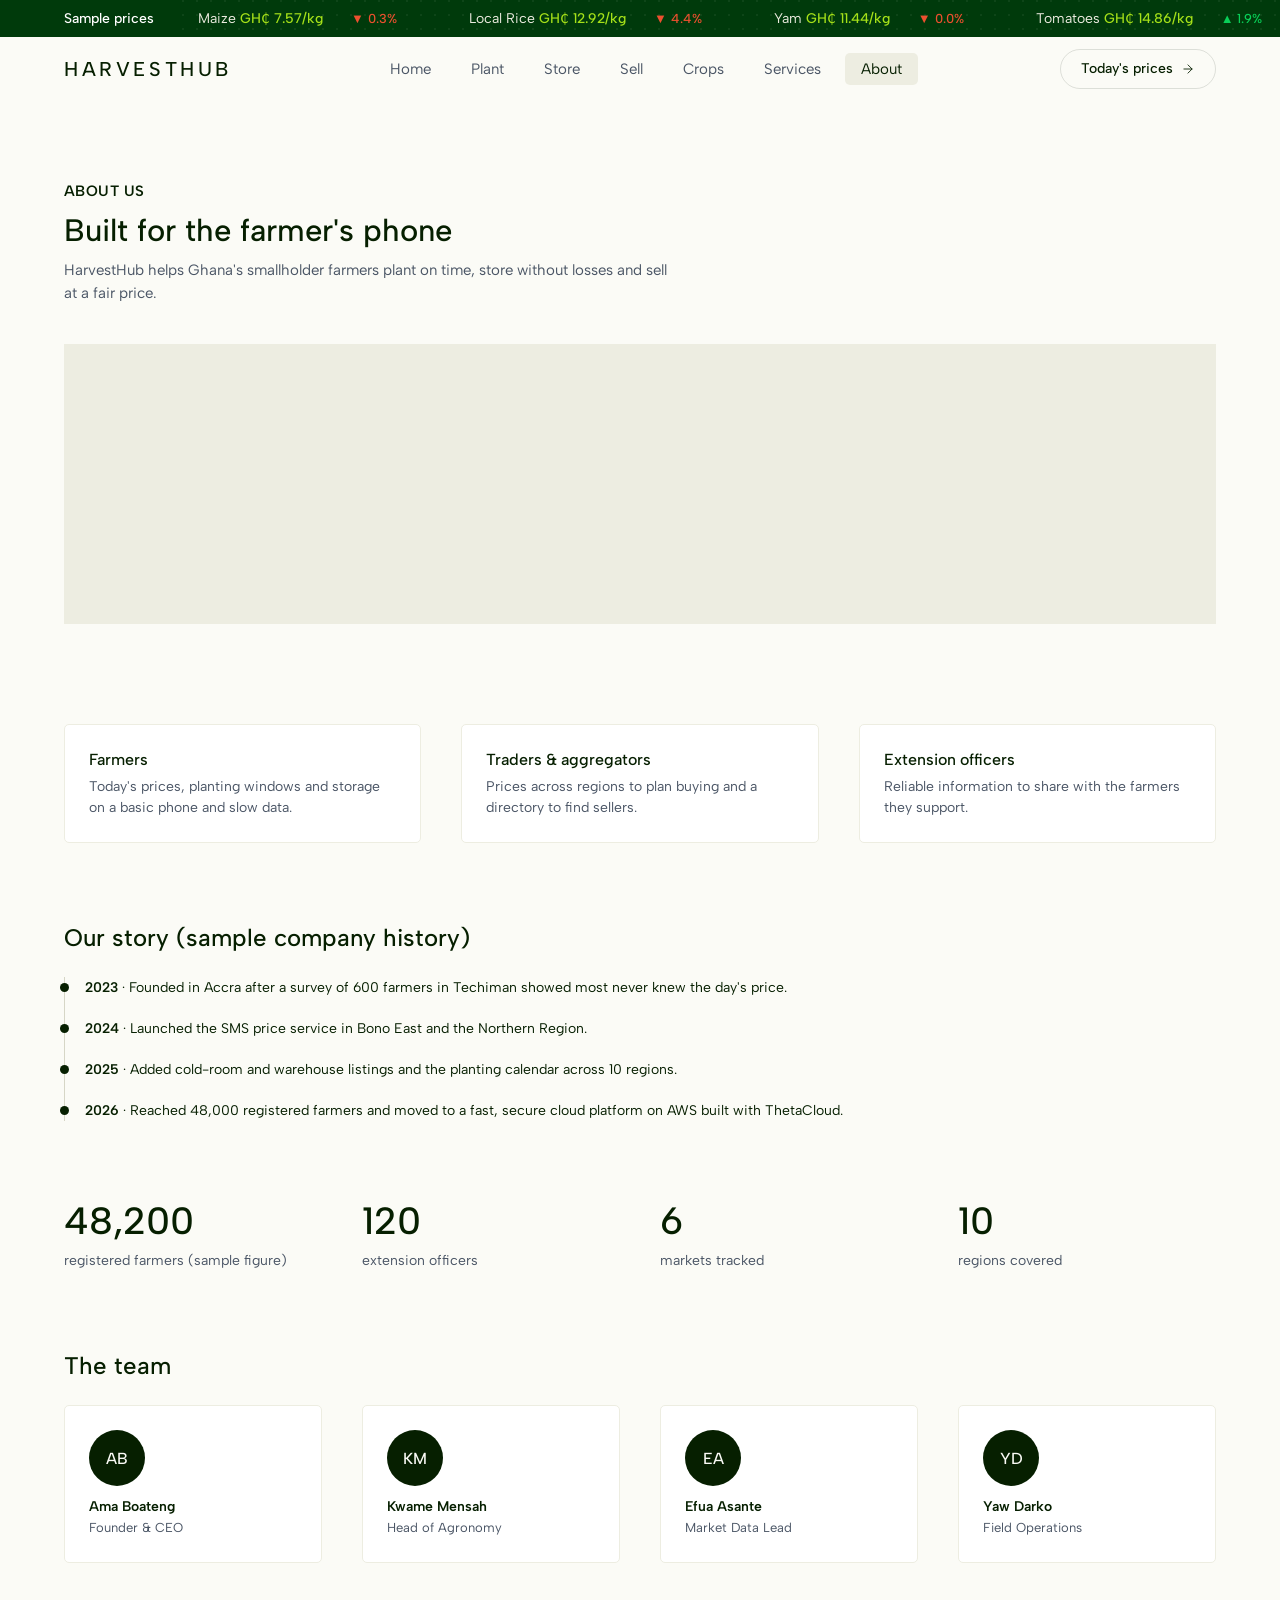
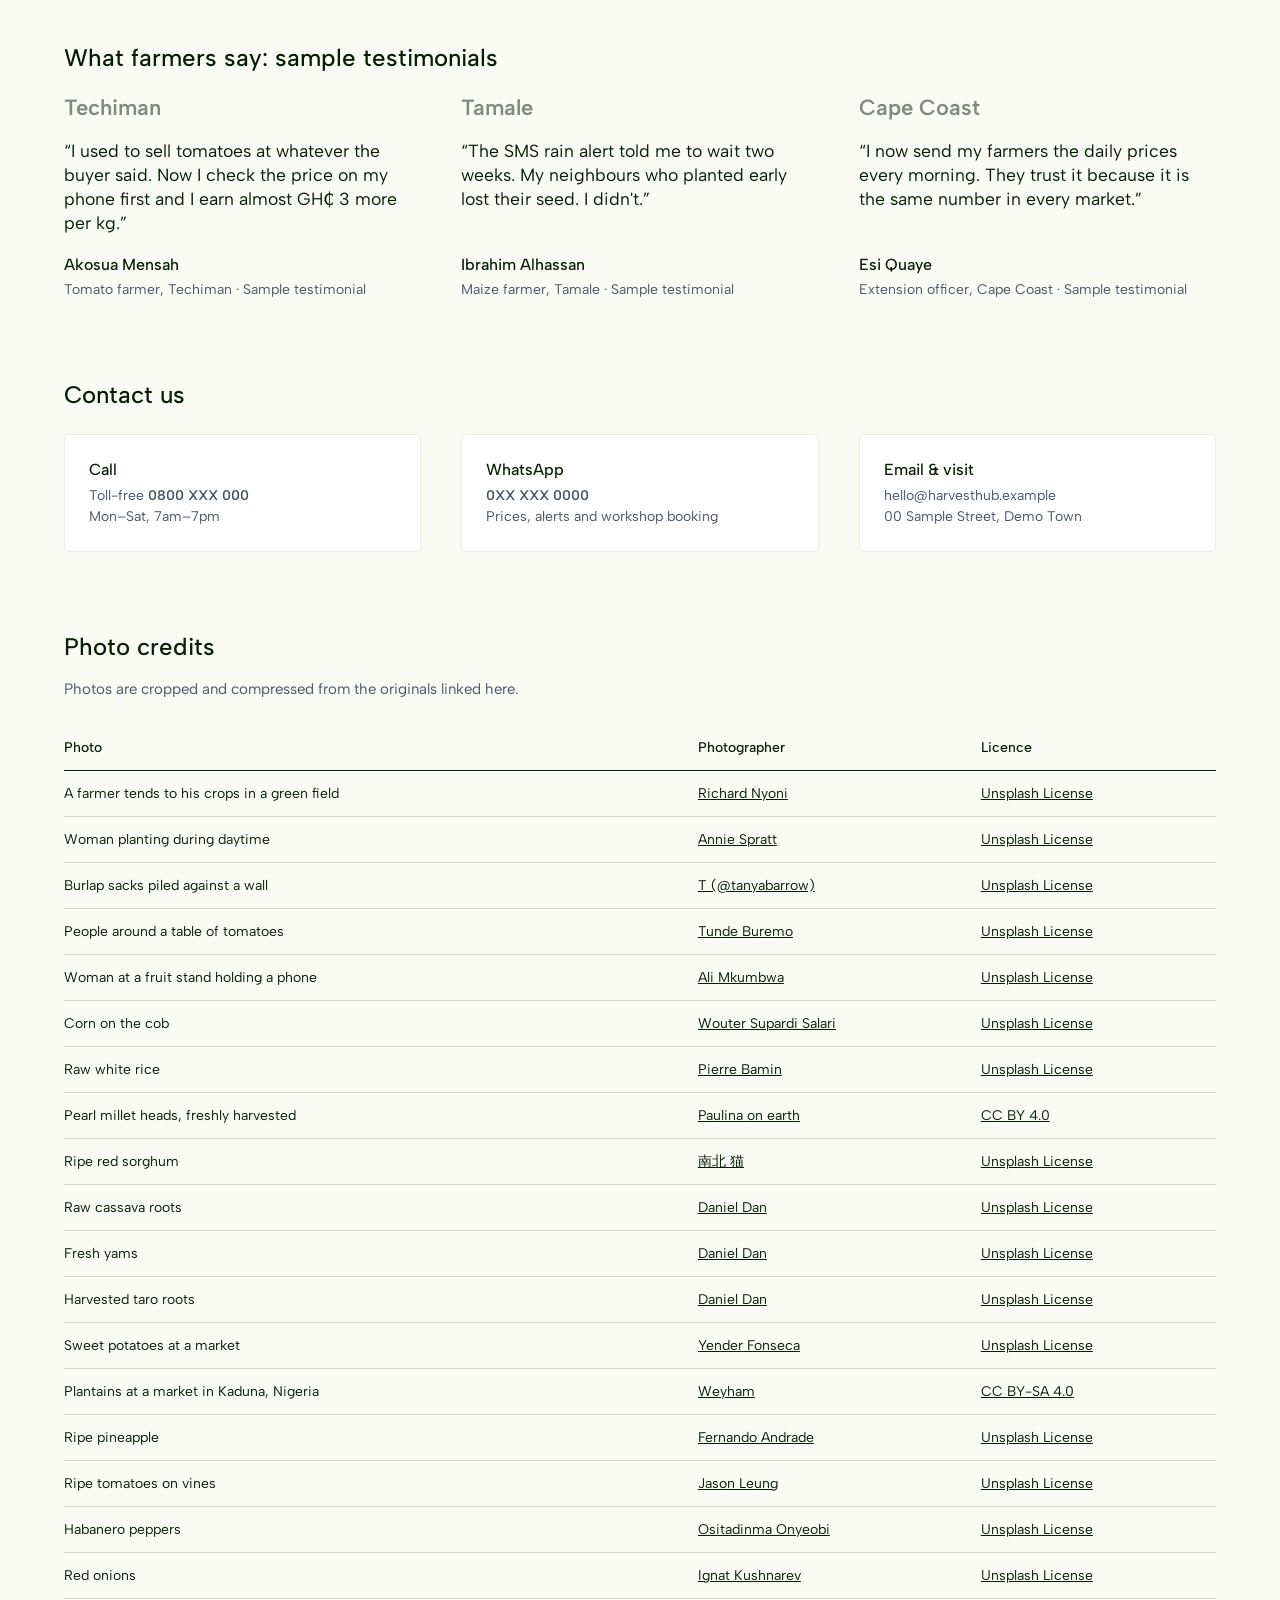
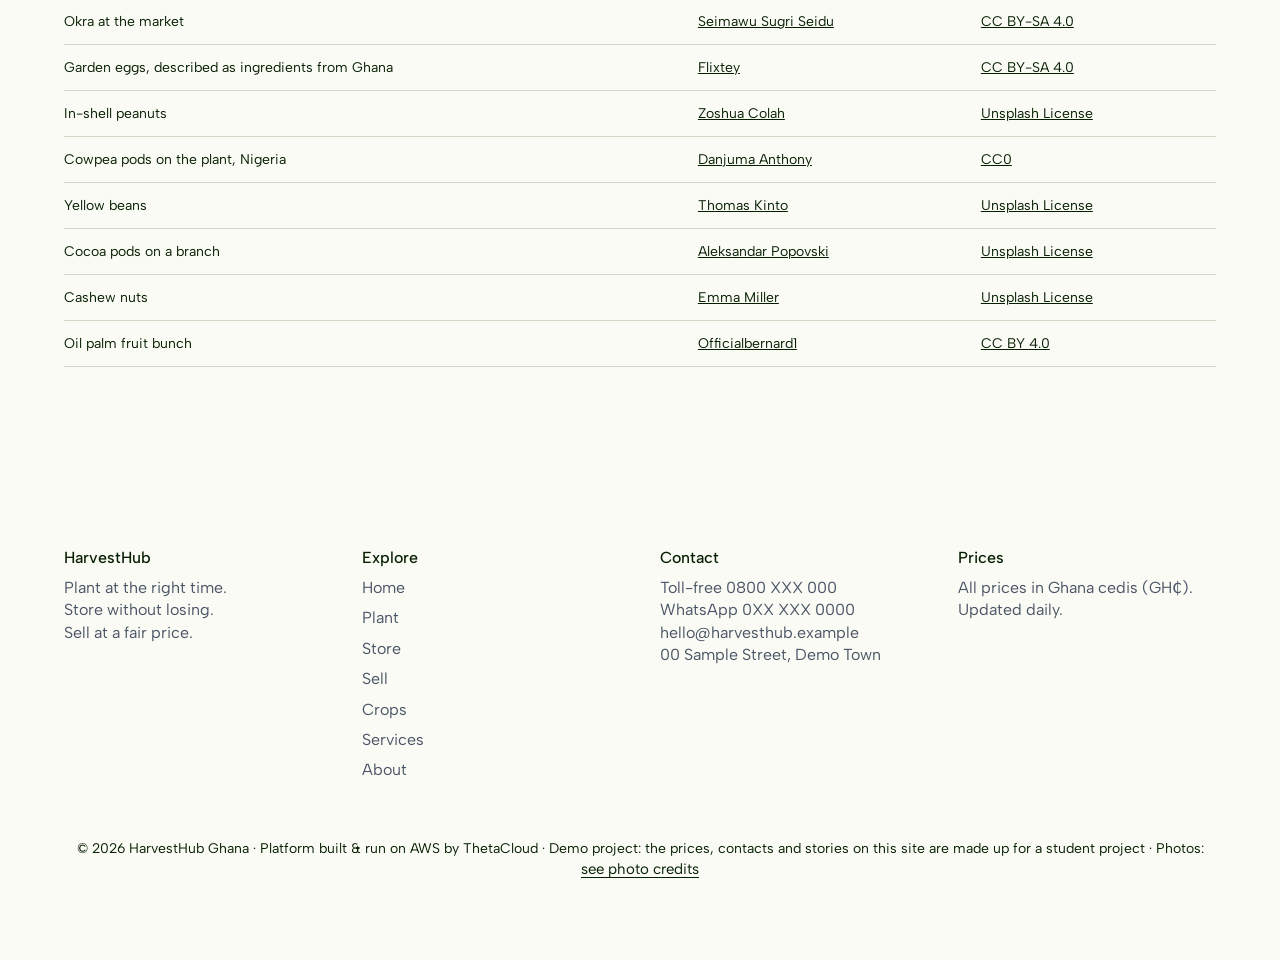
==== commit 4065283e: "Apply HarvestHub design system across the site" ====
--- a/app/about.html
+++ b/app/about.html
@@ -1,5 +1,5 @@
-<!DOCTYPE html><html lang="en"><head><meta charset="utf-8"><meta name="viewport" content="width=device-width,initial-scale=1"><title>About · HarvestHub Ghana</title><meta name="description" content="Free planting, storage and market-price information for Ghanaian smallholder farmers."><link rel="icon" href="data:image/svg+xml,<svg xmlns=%22http://www.w3.org/2000/svg%22 viewBox=%220 0 100 100%22><text y=%22.9em%22 font-size=%2290%22>🌱</text></svg>"><link rel="stylesheet" href="static/css/style.css"></head><body data-page="about"><div class="demo-banner" role="note"><b>Demo – sample data.</b> The prices, contacts and stories on this site are made up for a student project.</div><header></header><section class="pagehead"><div class="wrap"><span class="eyebrow" style="color:var(--lime)">About us</span><h1>Built for the farmer's phone</h1><p class="lead">HarvestHub helps Ghana's smallholder farmers plant on time, store without losses and sell at a fair price.</p></div></section><section class="sec"><div class="wrap"><div class="grid g3"><div class="card rv"><h3>🌾 Farmers</h3><p>Today's prices, planting windows and storage on a basic phone and slow data.</p></div><div class="card rv"><h3>🚚 Traders &amp; aggregators</h3><p>Prices across regions to plan buying and a directory to find sellers.</p></div><div class="card rv"><h3>🧑‍🏫 Extension officers</h3><p>Reliable information to share with the farmers they support.</p></div></div>
-<h2 style="margin:64px 0 8px">Our story (sample company history)</h2><div class="tl"><div><b>2023</b> · Founded in Accra after a survey of 600 farmers in Techiman showed most never knew the day's price.</div><div><b>2024</b> · Launched the SMS price service in Bono East and the Northern Region.</div><div><b>2025</b> · Added cold-room and warehouse listings and the planting calendar across 10 regions.</div><div><b>2026</b> · Reached 48,000 registered farmers and moved to a fast, secure cloud platform on AWS built with ThetaCloud.</div></div>
-<div class="stats" style="margin:48px 0"><div style="color:var(--forest)"><b data-n="48200" style="color:var(--leaf)">0</b><span style="color:var(--mute)">registered farmers (sample figure)</span></div><div><b data-n="120" style="color:var(--leaf)">0</b><span style="color:var(--mute)">extension officers</span></div><div><b data-n="6" style="color:var(--leaf)">0</b><span style="color:var(--mute)">markets tracked</span></div><div><b data-n="10" style="color:var(--leaf)">0</b><span style="color:var(--mute)">regions covered</span></div></div>
-<h2 style="margin-bottom:24px">The team</h2><div class="grid g5 team"><div class="card rv"><div class="av">AB</div><b>Ama Boateng</b><br><small>Founder &amp; CEO</small></div><div class="card rv"><div class="av">KM</div><b>Kwame Mensah</b><br><small>Head of Agronomy</small></div><div class="card rv"><div class="av">EA</div><b>Efua Asante</b><br><small>Market Data Lead</small></div><div class="card rv"><div class="av">YD</div><b>Yaw Darko</b><br><small>Field Operations</small></div></div>
-<h2 style="margin:64px 0 24px">What farmers say: sample testimonials</h2><div class="grid g3"><div class="card rv"><p class="quote">“I used to sell tomatoes at whatever the buyer said. Now I check the price on my phone first and I earn almost GH₵ 3 more per kg.”</p><p class="who">— Akosua Mensah · Tomato farmer, Techiman · Sample testimonial</p></div><div class="card rv"><p class="quote">“The SMS rain alert told me to wait two weeks. My neighbours who planted early lost their seed. I didn't.”</p><p class="who">— Ibrahim Alhassan · Maize farmer, Tamale · Sample testimonial</p></div><div class="card rv"><p class="quote">“I now send my farmers the daily prices every morning. They trust it because it is the same number in every market.”</p><p class="who">— Esi Quaye · Extension officer, Cape Coast · Sample testimonial</p></div></div><h2 id="contact" style="margin:64px 0 24px">Contact us</h2><div class="grid g3"><div class="card"><h3>📞 Call</h3><p>Toll-free <b>0800 XXX 000</b><br>Mon–Sat, 7am–7pm</p></div><div class="card"><h3>💬 WhatsApp</h3><p><b>0XX XXX 0000</b><br>Prices, alerts and workshop booking</p></div><div class="card"><h3>✉️ Email &amp; visit</h3><p>hello@harvesthub.example<br>00 Sample Street, Demo Town</p></div></div></div></section><footer></footer><script src="static/js/script.js"></script></body></html>+<!DOCTYPE html><html lang="en"><head><meta charset="utf-8"><meta name="viewport" content="width=device-width,initial-scale=1"><title>About · HarvestHub Ghana</title><meta name="description" content="Free planting, storage and market-price information for Ghanaian smallholder farmers."><link rel="icon" href="data:image/svg+xml,<svg xmlns=%22http://www.w3.org/2000/svg%22 viewBox=%220 0 100 100%22><text y=%22.9em%22 font-size=%2290%22>🌱</text></svg>"><link rel="preconnect" href="https://fonts.googleapis.com"><link rel="preconnect" href="https://fonts.gstatic.com" crossorigin><link rel="stylesheet" href="https://fonts.googleapis.com/css2?family=Albert+Sans:wght@400;500;600&display=swap"><link rel="stylesheet" href="static/css/tokens.css"><link rel="stylesheet" href="static/css/style.css"></head><body data-page="about"><div class="ticker" id="ticker" aria-label="Sample market prices"></div><header></header><section class="pagehead"><div class="wrap"><span class="eyebrow">About us</span><h1>Built for the farmer's phone</h1><p class="lead">HarvestHub helps Ghana's smallholder farmers plant on time, store without losses and sell at a fair price.</p></div></section><section class="sec"><div class="wrap"><div class="grid g3"><div class="card rv"><h3>Farmers</h3><p>Today's prices, planting windows and storage on a basic phone and slow data.</p></div><div class="card rv"><h3>Traders &amp; aggregators</h3><p>Prices across regions to plan buying and a directory to find sellers.</p></div><div class="card rv"><h3>Extension officers</h3><p>Reliable information to share with the farmers they support.</p></div></div>
+<h2 class="sub-head">Our story (sample company history)</h2><div class="tl"><div><b>2023</b> · Founded in Accra after a survey of 600 farmers in Techiman showed most never knew the day's price.</div><div><b>2024</b> · Launched the SMS price service in Bono East and the Northern Region.</div><div><b>2025</b> · Added cold-room and warehouse listings and the planting calendar across 10 regions.</div><div><b>2026</b> · Reached 48,000 registered farmers and moved to a fast, secure cloud platform on AWS built with ThetaCloud.</div></div>
+<div class="stats"><div><b data-n="48200">0</b><span>registered farmers (sample figure)</span></div><div><b data-n="120">0</b><span>extension officers</span></div><div><b data-n="6">0</b><span>markets tracked</span></div><div><b data-n="10">0</b><span>regions covered</span></div></div>
+<h2 class="sub-head">The team</h2><div class="grid g4 team"><div class="card rv"><div class="av">AB</div><b>Ama Boateng</b><br><small>Founder &amp; CEO</small></div><div class="card rv"><div class="av">KM</div><b>Kwame Mensah</b><br><small>Head of Agronomy</small></div><div class="card rv"><div class="av">EA</div><b>Efua Asante</b><br><small>Market Data Lead</small></div><div class="card rv"><div class="av">YD</div><b>Yaw Darko</b><br><small>Field Operations</small></div></div>
+<h2 class="sub-head">What farmers say: sample testimonials</h2><div class="grid g3"><figure class="testimonial rv"><div class="testimonial__logo">Techiman</div><blockquote>“I used to sell tomatoes at whatever the buyer said. Now I check the price on my phone first and I earn almost GH₵ 3 more per kg.”</blockquote><figcaption><span class="testimonial__name">Akosua Mensah</span><span class="testimonial__role">Tomato farmer, Techiman · Sample testimonial</span></figcaption></figure><figure class="testimonial rv"><div class="testimonial__logo">Tamale</div><blockquote>“The SMS rain alert told me to wait two weeks. My neighbours who planted early lost their seed. I didn't.”</blockquote><figcaption><span class="testimonial__name">Ibrahim Alhassan</span><span class="testimonial__role">Maize farmer, Tamale · Sample testimonial</span></figcaption></figure><figure class="testimonial rv"><div class="testimonial__logo">Cape Coast</div><blockquote>“I now send my farmers the daily prices every morning. They trust it because it is the same number in every market.”</blockquote><figcaption><span class="testimonial__name">Esi Quaye</span><span class="testimonial__role">Extension officer, Cape Coast · Sample testimonial</span></figcaption></figure></div><h2 id="contact" class="sub-head">Contact us</h2><div class="grid g3"><div class="card"><h3>Call</h3><p>Toll-free <b>0800 XXX 000</b><br>Mon–Sat, 7am–7pm</p></div><div class="card"><h3>WhatsApp</h3><p><b>0XX XXX 0000</b><br>Prices, alerts and workshop booking</p></div><div class="card"><h3>Email &amp; visit</h3><p>hello@harvesthub.example<br>00 Sample Street, Demo Town</p></div></div><h2 id="credits" class="sub-head">Photo credits</h2><p class="lead lead--head">Photos are cropped and compressed from the originals linked here.</p><div class="scroll"><table class="tbl"><thead><tr><th>Photo</th><th>Photographer</th><th>Licence</th></tr></thead><tbody><tr><td>A farmer tends to his crops in a green field</td><td><a href="https://unsplash.com/photos/a-farmer-tends-to-his-crops-in-a-green-field-1AoGjqdyDLU" rel="noopener">Richard Nyoni</a></td><td><a href="https://unsplash.com/license" rel="noopener">Unsplash License</a></td></tr><tr><td>Woman planting during daytime</td><td><a href="https://unsplash.com/photos/woman-planting-during-daytime-QYcSeY7vuZM" rel="noopener">Annie Spratt</a></td><td><a href="https://unsplash.com/license" rel="noopener">Unsplash License</a></td></tr><tr><td>Burlap sacks piled against a wall</td><td><a href="https://unsplash.com/photos/many-burlap-sacks-piled-against-a-white-wall-75NM8EgQkqc" rel="noopener">T (@tanyabarrow)</a></td><td><a href="https://unsplash.com/license" rel="noopener">Unsplash License</a></td></tr><tr><td>People around a table of tomatoes</td><td><a href="https://unsplash.com/photos/a-group-of-people-standing-around-a-table-filled-with-tomatoes-cnVn4Gg4b00" rel="noopener">Tunde Buremo</a></td><td><a href="https://unsplash.com/license" rel="noopener">Unsplash License</a></td></tr><tr><td>Woman at a fruit stand holding a phone</td><td><a href="https://unsplash.com/photos/a-woman-standing-in-front-of-a-fruit-stand-holding-a-cell-phone-5dFuO02OHh0" rel="noopener">Ali Mkumbwa</a></td><td><a href="https://unsplash.com/license" rel="noopener">Unsplash License</a></td></tr><tr><td>Corn on the cob</td><td><a href="https://unsplash.com/photos/a-close-up-of-corn-on-the-cob-HE_MjmWh9eQ" rel="noopener">Wouter Supardi Salari</a></td><td><a href="https://unsplash.com/license" rel="noopener">Unsplash License</a></td></tr><tr><td>Raw white rice</td><td><a href="https://unsplash.com/photos/raw-white-rice-grains-background--LdilhDx3sk" rel="noopener">Pierre Bamin</a></td><td><a href="https://unsplash.com/license" rel="noopener">Unsplash License</a></td></tr><tr><td>Pearl millet heads, freshly harvested</td><td><a href="https://commons.wikimedia.org/wiki/File:Freshly_harvested_Mahangu.jpg" rel="noopener">Paulina on earth</a></td><td><a href="https://creativecommons.org/licenses/by/4.0/" rel="noopener">CC BY 4.0</a></td></tr><tr><td>Ripe red sorghum</td><td><a href="https://unsplash.com/photos/field-of-ripe-red-sorghum-plants-tnmVtjNjV-E" rel="noopener">南北 猫</a></td><td><a href="https://unsplash.com/license" rel="noopener">Unsplash License</a></td></tr><tr><td>Raw cassava roots</td><td><a href="https://unsplash.com/photos/pile-of-raw-cassava-roots-0_GtcvY4Mj4" rel="noopener">Daniel Dan</a></td><td><a href="https://unsplash.com/license" rel="noopener">Unsplash License</a></td></tr><tr><td>Fresh yams</td><td><a href="https://unsplash.com/photos/pile-of-fresh-yams-with-brown-skin-7QretYqRElE" rel="noopener">Daniel Dan</a></td><td><a href="https://unsplash.com/license" rel="noopener">Unsplash License</a></td></tr><tr><td>Harvested taro roots</td><td><a href="https://unsplash.com/photos/a-pile-of-freshly-harvested-taro-roots-y6jpoFEGNrA" rel="noopener">Daniel Dan</a></td><td><a href="https://unsplash.com/license" rel="noopener">Unsplash License</a></td></tr><tr><td>Sweet potatoes at a market</td><td><a href="https://unsplash.com/photos/pile-of-fresh-sweet-potatoes-in-a-market-kyetyQadwkU" rel="noopener">Yender Fonseca</a></td><td><a href="https://unsplash.com/license" rel="noopener">Unsplash License</a></td></tr><tr><td>Plantains at a market in Kaduna, Nigeria</td><td><a href="https://commons.wikimedia.org/wiki/File:Plantain_ar_Bakin_Dogo_market_Kaduna_01.jpg" rel="noopener">Weyham</a></td><td><a href="https://creativecommons.org/licenses/by-sa/4.0/" rel="noopener">CC BY-SA 4.0</a></td></tr><tr><td>Ripe pineapple</td><td><a href="https://unsplash.com/photos/ripe-pineapple-fruit-nAOZCYcLND8" rel="noopener">Fernando Andrade</a></td><td><a href="https://unsplash.com/license" rel="noopener">Unsplash License</a></td></tr><tr><td>Ripe tomatoes on vines</td><td><a href="https://unsplash.com/photos/a-large-pile-of-ripe-red-tomatoes-on-vines-J1HgNWUPzXo" rel="noopener">Jason Leung</a></td><td><a href="https://unsplash.com/license" rel="noopener">Unsplash License</a></td></tr><tr><td>Habanero peppers</td><td><a href="https://unsplash.com/photos/habanero-chili-peppers-pile-dSbA_96N-SY" rel="noopener">Ositadinma Onyeobi</a></td><td><a href="https://unsplash.com/license" rel="noopener">Unsplash License</a></td></tr><tr><td>Red onions</td><td><a href="https://unsplash.com/photos/a-pile-of-fresh-red-onions-with-roots-GHOrJvaTicI" rel="noopener">Ignat Kushnarev</a></td><td><a href="https://unsplash.com/license" rel="noopener">Unsplash License</a></td></tr><tr><td>Okra at the market</td><td><a href="https://commons.wikimedia.org/wiki/File:Okra_also_know_as_%22ladies%27_fingers%22.jpg" rel="noopener">Seimawu Sugri Seidu</a></td><td><a href="https://creativecommons.org/licenses/by-sa/4.0/" rel="noopener">CC BY-SA 4.0</a></td></tr><tr><td>Garden eggs, described as ingredients from Ghana</td><td><a href="https://commons.wikimedia.org/wiki/File:Garden_Eggs_1.jpg" rel="noopener">Flixtey</a></td><td><a href="https://creativecommons.org/licenses/by-sa/4.0/" rel="noopener">CC BY-SA 4.0</a></td></tr><tr><td>In-shell peanuts</td><td><a href="https://unsplash.com/photos/pile-of-whole-in-shell-peanuts-BW_ZhtRrpeI" rel="noopener">Zoshua Colah</a></td><td><a href="https://unsplash.com/license" rel="noopener">Unsplash License</a></td></tr><tr><td>Cowpea pods on the plant, Nigeria</td><td><a href="https://commons.wikimedia.org/wiki/File:Cowpea_(Atyap_people_called_it_%22A%CC%B1wowat-mbwak%22)_08.jpg" rel="noopener">Danjuma Anthony</a></td><td><a href="https://creativecommons.org/publicdomain/zero/1.0/" rel="noopener">CC0</a></td></tr><tr><td>Yellow beans</td><td><a href="https://unsplash.com/photos/yellow-beans-on-white-surface-y-hLxayf194" rel="noopener">Thomas Kinto</a></td><td><a href="https://unsplash.com/license" rel="noopener">Unsplash License</a></td></tr><tr><td>Cocoa pods on a branch</td><td><a href="https://unsplash.com/photos/cocoa-pods-hanging-from-a-tree-branch-sFCOat9rphk" rel="noopener">Aleksandar Popovski</a></td><td><a href="https://unsplash.com/license" rel="noopener">Unsplash License</a></td></tr><tr><td>Cashew nuts</td><td><a href="https://unsplash.com/photos/a-pile-of-cashews-sitting-on-top-of-a-wooden-table-juOaQQKFFKo" rel="noopener">Emma Miller</a></td><td><a href="https://unsplash.com/license" rel="noopener">Unsplash License</a></td></tr><tr><td>Oil palm fruit bunch</td><td><a href="https://commons.wikimedia.org/wiki/File:Oil_Palm_Fruit_Bunch.jpg" rel="noopener">Officialbernard1</a></td><td><a href="https://creativecommons.org/licenses/by/4.0/" rel="noopener">CC BY 4.0</a></td></tr></tbody></table></div></div></section><footer></footer><script src="static/js/script.js"></script></body></html>
--- a/app/static/css/tokens.css
+++ b/app/static/css/tokens.css
@@ -0,0 +1,144 @@
+/* ==========================================================================
+   HARVESTHUB DESIGN SYSTEM — tokens.css
+   Mobile-first, light on data, simple language, big clear prices.
+   Values are for 1440px unless noted. Every colour here is a HarvestHub colour.
+   ========================================================================== */
+
+:root {
+  /* ---------- Colour: core ---------- */
+  --c-forest:         #061F00;  /* primary text, buttons, hairlines, image wells */
+  --c-moss:           #003A0B;  /* dark modules, modal, announcement bar */
+  --c-lime:           #A5E119;  /* main action colour: button hover */
+  --c-white:          #FFFFFF;
+  --c-beige:          #FBFBF6;  /* page ground */
+
+  /* ---------- Colour: beige scale ---------- */
+  --c-beige-25:       #F9F9EF;  /* card fill */
+  --c-beige-50:       #EDEDE1;  /* borders, secondary fills */
+  --c-beige-75:       #D6D6C6;  /* dividers, table lines */
+  --c-beige-100:      #B8B89E;  /* muted icons only */
+
+  /* ---------- Colour: neutrals ---------- */
+  --c-gray-50:        #F9FAFB;
+  --c-gray-100:       #F3F4F6;
+  --c-gray-400:       #99A1AF;  /* icons and disabled, never text on beige */
+  --c-gray-600:       #4A5565;  /* secondary copy, footer links, captions: lightest text on beige */
+  --c-gray-700:       #364153;
+  --c-gray-900:       #101828;
+  --c-text:           var(--c-gray-700);  /* long-form body */
+  --c-on-dark-soft:   var(--c-beige-75);  /* secondary copy on moss */
+  --c-on-dark-muted:  var(--c-beige-50);  /* announcement text */
+
+  /* ---------- Colour: lines & states ---------- */
+  --c-line:           #061F00;                   /* table and type rows */
+  --c-line-warm:      var(--c-beige-75);         /* input borders, soft dividers */
+  --c-line-dark:      #FFFFFF1A;                 /* dividers on moss */
+  --c-hover-tint:     var(--c-beige-50);         /* nav link hover and current fill */
+  --c-nav-line:       rgba(6, 31, 0, .12);       /* nav action border */
+  --c-nav-glass:      rgba(251, 251, 246, .72);  /* nav fill once scrolled, with a 12px blur */
+  --c-focus:          #4D6B18;                   /* input hover / focus */
+  --c-field:          rgba(255, 255, 255, .53);  /* input fill on beige */
+  --c-scrim:          rgba(6, 31, 0, .8);        /* modal backdrop */
+
+  /* ---------- Colour: season stages ----------
+     Each stage has a light tint for backgrounds and a deep shade for headings,
+     icons and active tabs. Plant: mint + olive. Store: sky + sea. Sell: zest + forest. */
+  --t-mint:  #D4FFD6;
+  --t-olive: #4D6B18;
+  --t-sky:   #CEEAED;
+  --t-sea:   #0D3B36;
+  --t-zest:  #DFFFA3;
+
+  /* ---------- Colour: price & status ----------
+     Never colour alone: a price change always carries an arrow and a +/- sign. */
+  --t-up:         #09CF58;
+  --t-down:       #ED502F;
+  --t-alert:      #E7000B;
+  --t-alert-deep: #B42318;  /* error text, alert icon */
+  --t-alert-tint: #FFF1EE;  /* alert background */
+  --t-info:       #7AADA6;
+
+  /* ---------- Typography ---------- */
+  --font-sans: "Albert Sans", "Helvetica Neue", Arial, sans-serif;
+  --fw-regular: 400;   /* reading */
+  --fw-medium:  500;   /* headings, nav, buttons */
+  --fw-semi:    600;   /* bold word in headlines, eyebrows */
+
+  /* scale — names match the s1…s4 classes */
+  --fs-hero:    clamp(40px, 4.6vw, 66px); --lh-hero: 1.04; --ls-hero: -.045em;  /* page hero headline */
+  --fs-lead:    clamp(18px, 1.6vw, 23px); --lh-lead: 1.27;                    /* page hero intro */
+  --fs-display: 38px;  --lh-display: 1.1;    /* hero on dark */
+  --fs-s1:      31px;  --lh-s1:      1.2;    /* H1 */
+  --fs-s2:      24px;  --lh-s2:      1.25;   /* H2 / section title */
+  --fs-quote:   17.6px;--lh-quote:   1.35;   /* testimonials */
+  --fs-tile:    18px;  --lh-tile:    1;      /* industry tile label (caps) */
+  --fs-s4:      16px;  --lh-s4:      1.4;    /* card titles, nav, footer */
+  --fs-s3:      15px;  --lh-s3:      1.4;    /* eyebrow (caps) */
+  --fs-body:    14px;  --lh-body:    1.5;    /* paragraph */
+  --fs-small:   13px;  --lh-small:   1.4;
+  --ls-eyebrow: .03em;
+  --ls-nav:     .25px;
+
+  /* ---------- Spacing ----------
+     Gaps inside components. Section padding and side space are layout tokens. */
+  --sp-1:   4px;
+  --sp-2:   8px;
+  --sp-3:  10px;
+  --sp-4:  16px;
+  --sp-5:  20px;
+  --sp-6:  24px;
+  --sp-7:  35px;
+  --sp-8:  40px;
+  --sp-9:  49px;   /* CTA banner padding */
+  --sp-10: 56px;
+  --sp-11: 84px;
+
+  /* ---------- Radius ---------- */
+  --r-0:    0;       /* modules, CTA banner, page images */
+  --r-xs:   4px;     /* tiles */
+  --r-sm:   5px;     /* images, nav link hover */
+  --r-inset: 12px;   /* box or image inside a card */
+  --r-md:   20px;    /* modal, textarea */
+  --r-lg:   28px;    /* email field */
+  --r-btn:  6px;     /* every button */
+  --r-pill: 70px;    /* nav action */
+  --r-full: 50%;     /* icon buttons */
+
+  /* ---------- Elevation ----------
+     The system is flat. Depth = contrast + 1px rules. One shadow exists. */
+  --e-0: none;
+  --e-1: 1px 1px 12px 0 rgba(6, 31, 0, .10);  /* modal, popover */
+  --e-card: 0 10px 30px -12px rgba(6, 31, 0, .18);  /* price and service cards */
+  --hairline:      1px solid var(--c-line);
+  --hairline-warm: 1px solid var(--c-line-warm);
+
+  /* ---------- Motion ---------- */
+  --dur: .2s;
+  --ease: ease;
+  --fade-link:  .5;   /* link hover opacity */
+  --fade-image: .3;   /* image hover opacity (+ luminosity blend over black) */
+
+  /* ---------- Layout ---------- */
+  --edge:    64px;     /* side space */
+  --max:     1640px;   /* max content width */
+  --gutter:  40px;     /* column gap */
+  --columns: 12;
+  --measure: 68ch;     /* max width for running text */
+  --measure-sm: 450px;
+  --section-compact:  clamp(48px, 3.88vw + 33.5px, 80px);
+  --section-default:  clamp(72px, 3.39vw + 59.3px, 100px);
+  --section-spacious: clamp(96px, 2.91vw + 85.1px, 120px);
+  --page-inline: max(var(--edge), calc((100% - var(--max)) / 2));  /* side space, then centres content past --max */
+  --nav-h:         64px;
+
+  /* ---------- Patterns ---------- */
+  --dot-pattern: url("data:image/svg+xml,%3Csvg xmlns='http://www.w3.org/2000/svg' width='14' height='14'%3E%3Ccircle cx='1' cy='1' r='1' fill='%23ffffff' fill-opacity='.07'/%3E%3C/svg%3E");
+}
+
+/* Breakpoints — phone < 810 · tablet 810 to 1023 · laptop 1024 to 1199 · desktop ≥ 1200 */
+@media (max-width: 1023px) {
+  :root { --edge: 24px; --gutter: 24px; --fs-s1: 28px; --fs-s2: 21px; --fs-display: 32px; }
+}
+@media (max-width: 809px) {
+  :root { --edge: 16px; --gutter: 16px; --fs-s1: 26px; --fs-s2: 20px; }
+}
--- a/app/static/css/style.css
+++ b/app/static/css/style.css
@@ -1,102 +1,209 @@
-:root{--forest:#0f3d2e;--leaf:#2f9e5b;--lime:#c6f06a;--sun:#f4b942;--clay:#e76f51;--cream:#fbf7ee;--ink:#1b2a24;--mute:#5d6f66;--card:#fff;--line:#e6e0d0;--r:20px;--sh:0 10px 30px -12px rgba(15,61,46,.25)}
-*{box-sizing:border-box;margin:0}html{scroll-behavior:smooth}
-body{font:17px/1.6 system-ui,-apple-system,"Segoe UI",Roboto,sans-serif;color:var(--ink);background:var(--cream)}
-h1,h2,h3{font-family:"Iowan Old Style",Georgia,serif;line-height:1.15;color:var(--forest)}
-h1{font-size:clamp(2.3rem,7vw,4.2rem)}h2{font-size:clamp(1.7rem,4vw,2.5rem)}a{color:inherit}
-.wrap{width:min(1120px,92%);margin:auto}.sec{padding:72px 0}
-.eyebrow{display:inline-block;font-size:.8rem;font-weight:700;letter-spacing:.14em;text-transform:uppercase;color:var(--leaf);margin-bottom:10px}
-.lead{font-size:1.15rem;color:var(--mute);max-width:620px;margin-top:12px}
-header{position:sticky;top:0;z-index:20;background:rgba(251,247,238,.88);backdrop-filter:blur(10px);border-bottom:1px solid var(--line)}
-.nav{display:flex;align-items:center;justify-content:space-between;height:66px}
-.logo{display:flex;gap:8px;align-items:center;font:700 1.35rem Georgia,serif;text-decoration:none;color:var(--forest)}
-.logo i{width:30px;height:30px;border-radius:50% 50% 50% 8px;background:linear-gradient(135deg,var(--leaf),var(--lime));display:grid;place-items:center;font-style:normal;font-size:1rem}
-nav{display:flex;gap:4px}nav a{text-decoration:none;padding:8px 14px;border-radius:99px;font-weight:600;font-size:.95rem;color:var(--mute);transition:.2s}
-nav a:hover{background:#efe9d8}nav a.on{background:var(--forest);color:#fff}
-.menu{display:none;background:none;border:0;font-size:1.7rem;cursor:pointer}
-.btn{display:inline-flex;gap:8px;align-items:center;padding:14px 26px;border-radius:99px;background:var(--sun);color:var(--forest);font-weight:700;text-decoration:none;border:0;cursor:pointer;box-shadow:0 8px 20px -8px rgba(244,185,66,.9);transition:.2s}
-.btn:hover{transform:translateY(-3px)}.btn.ghost{background:transparent;color:#fff;border:2px solid rgba(255,255,255,.5);box-shadow:none}
-.hero{position:relative;overflow:hidden;color:#fff;background:linear-gradient(180deg,#0f3d2e 0%,#1d6b47 55%,#f4b942 130%);padding:84px 0 150px}
-.hero h1{color:#fff;max-width:760px}.hero h1 em{color:var(--lime);font-style:normal}
-.hero .lead{color:#d6eadd}.hero .cta{display:flex;gap:12px;flex-wrap:wrap;margin-top:30px}
-.hero svg{position:absolute;left:0;bottom:-2px;width:100%;height:150px}
-.sunball{position:absolute;right:8%;top:60px;width:150px;height:150px;border-radius:50%;background:radial-gradient(circle,#ffe08a,var(--sun));box-shadow:0 0 90px 30px rgba(244,185,66,.45);animation:float 7s ease-in-out infinite}
-@keyframes float{50%{transform:translateY(16px)}}
-.pagehead{background:linear-gradient(135deg,var(--forest),#1d6b47);color:#fff;padding:60px 0 54px}.pagehead h1{color:#fff;font-size:clamp(2rem,5vw,3.2rem)}.pagehead .lead{color:#cfe6d8}
-.grid{display:grid;gap:20px}.g3{grid-template-columns:repeat(auto-fit,minmax(260px,1fr))}.g5{grid-template-columns:repeat(auto-fit,minmax(190px,1fr))}
-.card{background:var(--card);border:1px solid var(--line);border-radius:var(--r);padding:24px;box-shadow:var(--sh);transition:.25s}
-.card:hover{transform:translateY(-5px)}
-.price{margin-top:-90px;position:relative;z-index:2}.price .card{padding:20px}
-.crop{display:flex;justify-content:space-between;font-weight:700}.big{font:700 2.3rem Georgia,serif;color:var(--forest)}.big small{font:600 .85rem system-ui;color:var(--mute)}
-.chg{font-weight:700;font-size:.9rem}.up{color:#1a8a47}.dn{color:var(--clay)}
-.spark{width:100%;height:38px;margin-top:8px}.spark polyline{fill:none;stroke:var(--leaf);stroke-width:2.5;stroke-linecap:round;stroke-linejoin:round}
-.step{position:relative;overflow:hidden;text-decoration:none;display:block}.step b{font:700 4.5rem Georgia,serif;position:absolute;right:16px;top:-8px;color:#efe9d8}
-.step .ic{font-size:2.2rem}.step h3{margin:10px 0 6px}.step p{color:var(--mute)}.step span{color:var(--leaf);font-weight:700}
-.band{background:var(--forest);color:#fff}.band h2{color:#fff}.stats{display:grid;grid-template-columns:repeat(auto-fit,minmax(200px,1fr));gap:24px;margin-top:30px}
-.stats b{display:block;font:700 3rem Georgia,serif;color:var(--sun)}.stats span{color:#cfe6d8}
-.tabs{display:flex;gap:8px;flex-wrap:wrap;margin:26px 0}.tab,select{font:600 .95rem system-ui;padding:10px 18px;border-radius:99px;border:2px solid var(--line);background:#fff;cursor:pointer;color:var(--ink)}
-.tab.on{background:var(--forest);border-color:var(--forest);color:#fff}
-.tbl{width:100%;border-collapse:collapse;background:#fff;border-radius:var(--r);overflow:hidden;box-shadow:var(--sh)}
-.tbl th,.tbl td{padding:16px 20px;text-align:left;border-bottom:1px solid var(--line)}.tbl th{background:#f3eedd;font-size:.8rem;text-transform:uppercase;letter-spacing:.08em;color:var(--mute)}
-.tbl td.p{font:700 1.4rem Georgia,serif;color:var(--forest)}.best{background:var(--lime);padding:3px 10px;border-radius:99px;font-size:.75rem;font-weight:700}
-.scroll{overflow-x:auto}.row{display:grid;grid-template-columns:110px 1fr;gap:12px;align-items:center;padding:12px 0;border-bottom:1px dashed var(--line)}
-.months{display:grid;grid-template-columns:repeat(12,1fr);gap:3px}.months i{height:30px;border-radius:6px;background:#eee8d6;font:600 .6rem/30px system-ui;text-align:center;color:#9a9275;font-style:normal}
-.months i.m{background:var(--leaf);color:#fff}.months i.n{background:var(--sun);color:var(--forest)}
-.key{display:flex;gap:18px;font-size:.85rem;color:var(--mute);margin:10px 0 18px}.key i{display:inline-block;width:12px;height:12px;border-radius:3px;margin-right:6px}
-.tag{display:inline-block;background:#e6f4ea;color:#14663a;border-radius:99px;padding:3px 12px;font-size:.78rem;font-weight:700;margin:2px}
-.alert{background:#fff4d6;border-left:6px solid var(--sun);border-radius:14px;padding:20px 24px;margin-top:30px}
-details{background:#fff;border:1px solid var(--line);border-radius:16px;padding:16px 20px;margin-bottom:12px}summary{cursor:pointer;font-weight:700}details p{margin-top:8px;color:var(--mute)}
-footer{background:#0a2a20;color:#a9c4b6;padding:44px 0;font-size:.9rem}footer .wrap{display:flex;justify-content:space-between;gap:20px;flex-wrap:wrap}footer b{color:#fff}
-.rv{opacity:0;transform:translateY(24px);transition:.7s}.rv.in{opacity:1;transform:none}
-@media(max-width:760px){.menu{display:block}nav{display:none;position:absolute;top:66px;left:0;right:0;flex-direction:column;background:var(--cream);padding:12px;border-bottom:1px solid var(--line)}nav.open{display:flex}.sunball{width:90px;height:90px;right:5%}.row{grid-template-columns:1fr}.sec{padding:52px 0}}
+/* ---- Design system globals. Tokens live in tokens.css. ---- */
+*{box-sizing:border-box;margin:0}html{scroll-behavior:smooth;scroll-padding-top:var(--nav-h);-webkit-text-size-adjust:100%}
+body{font:var(--fw-regular) var(--fs-body)/var(--lh-body) var(--font-sans);color:var(--c-forest);background:var(--c-beige);-webkit-font-smoothing:antialiased}
+h1,h2,h3{font-weight:var(--fw-medium);color:var(--c-forest);text-wrap:balance}
+h1{font-size:var(--fs-s1);line-height:var(--lh-s1)}h2{font-size:var(--fs-s2);line-height:var(--lh-s2)}h3{font-size:var(--fs-s4);line-height:var(--lh-s4)}
+b,strong{font-weight:var(--fw-semi)}
+a{color:inherit;transition:opacity var(--dur) var(--ease)}a:not(.btn,.card,.link-card,.offer,.tile,.fchip,.nav__link,.nav__cta):hover{opacity:var(--fade-link)}
+:focus-visible{outline:2px solid var(--c-focus);outline-offset:3px}
+.wrap{padding-inline:var(--page-inline)}.sec{padding-block:var(--section-default)}
+.eyebrow{display:inline-block;font-size:var(--fs-s3);line-height:var(--lh-s3);font-weight:var(--fw-semi);letter-spacing:var(--ls-eyebrow);text-transform:uppercase;color:var(--c-forest);margin-bottom:var(--sp-3)}
+.lead{font-size:15px;color:var(--c-gray-600);max-width:var(--measure);margin-top:var(--sp-3)}
+header{position:sticky;top:env(safe-area-inset-top,0px);z-index:20;transition:background-color var(--dur) var(--ease)}
+header[data-scrolled="true"]{background:var(--c-nav-glass);-webkit-backdrop-filter:blur(12px);backdrop-filter:blur(12px)}
+.nav{display:grid;grid-template-columns:auto 1fr auto;align-items:center;gap:var(--sp-4);min-height:var(--nav-h);padding:var(--sp-2) var(--page-inline)}
+.nav__logo{font:var(--fw-medium) 20px/1 var(--font-sans);letter-spacing:.18em;text-decoration:none;color:var(--c-forest)}
+.nav__menu{justify-self:center;display:flex;align-items:center;gap:var(--sp-2);list-style:none;margin:0;padding:0}
+.nav__link{display:block;padding:6px var(--sp-4);border-radius:var(--r-sm);font:var(--fw-regular) 15px/20px var(--font-sans);color:var(--c-gray-600);text-decoration:none;transition:background-color var(--dur) var(--ease),color var(--dur) var(--ease)}
+.nav__link:hover,.nav__link[aria-current="page"]{color:var(--c-forest);background:var(--c-hover-tint)}
+header[data-scrolled="true"] .nav__link:hover,header[data-scrolled="true"] .nav__link[aria-current="page"]{background:rgba(6,31,0,.06)}
+.nav__cta{display:inline-flex;align-items:center;gap:var(--sp-2);height:40px;padding:0 var(--sp-5);font:var(--fw-medium) 14px/1 var(--font-sans);white-space:nowrap;text-decoration:none;color:var(--c-forest);border:1px solid var(--c-nav-line);border-radius:var(--r-pill);transition:background-color var(--dur) var(--ease),color var(--dur) var(--ease)}
+.nav__cta:hover{color:var(--c-beige);background:var(--c-forest)}
+.nav__cta .arw{transition:transform var(--dur) var(--ease)}.nav__cta:hover .arw{transform:rotate(-45deg)}
+.nav__toggle{display:none;width:36px;height:36px;place-items:center;border:1px solid transparent;border-radius:var(--r-full);background:transparent;color:inherit;cursor:pointer}
+@media(max-width:1199px){.nav{display:flex;flex-wrap:wrap;justify-content:space-between}.nav__toggle{display:inline-grid}.nav__menu{display:none;order:3;width:100%;flex-direction:column;align-items:stretch;padding-top:var(--sp-3)}.nav[data-open="true"]{background:var(--c-beige)}.nav[data-open="true"] .nav__menu{display:flex}.nav__cta{margin-left:auto}}
+@media(max-width:809px){.nav{gap:var(--sp-1)}.nav__logo{font-size:15px}.nav__cta{padding:0 var(--sp-3)}.nav__cta .arw{display:none}}
+.btn{display:inline-flex;align-items:center;justify-content:center;gap:6px;height:42px;padding:10px 20px;font:var(--fw-medium) 14px/1 var(--font-sans);color:var(--c-beige);background:var(--c-forest);border:1px solid var(--c-forest);border-radius:var(--r-btn);white-space:nowrap;text-decoration:none;cursor:pointer;transition:background-color var(--dur) var(--ease),color var(--dur) var(--ease),border-color var(--dur) var(--ease)}
+.btn:hover{color:var(--c-forest);background:var(--c-lime);border-color:var(--c-lime)}
+.btn.ghost{background:transparent;border-color:rgba(255,255,255,.5)}.btn.ghost:hover{color:var(--c-forest);background:var(--c-lime);border-color:var(--c-lime)}
+footer{padding:var(--section-compact) var(--page-inline)}
+.footer__cols{display:grid;grid-template-columns:repeat(4,minmax(0,1fr));gap:var(--sp-8) var(--gutter)}
+.footer__head{font:var(--fw-medium) var(--fs-s4)/var(--lh-s4) var(--font-sans);margin-bottom:var(--sp-2)}
+.footer__list{list-style:none;margin:0;padding:0;display:flex;flex-direction:column;gap:var(--sp-2)}
+.footer__list,.footer__link{font-size:var(--fs-s4);line-height:var(--lh-s4);color:var(--c-gray-600);text-decoration:none}
+.footer__bottom{text-align:center;margin-top:var(--sp-10);font-size:var(--fs-body)}
+@media(max-width:1023px){.footer__cols{grid-template-columns:repeat(2,minmax(0,1fr))}}
+@media(max-width:809px){.footer__cols{grid-template-columns:minmax(0,1fr)}}
+.pagehead{padding-block:var(--section-compact) 0}.pagehead .eyebrow{margin-bottom:var(--sp-3)}
+.grid{display:grid;gap:var(--gutter)}.g3{grid-template-columns:repeat(3,minmax(0,1fr))}
+.card{background:var(--c-white);border:1px solid var(--c-beige-50);border-radius:var(--r-sm);padding:var(--sp-6);transition:border-color var(--dur) var(--ease)}.card p{margin-top:var(--sp-1);color:var(--c-gray-600)}
+.crop{display:flex;justify-content:space-between;gap:var(--sp-2);font-weight:var(--fw-medium)}
+.chg{font-weight:var(--fw-medium);font-size:var(--fs-small);white-space:nowrap}.up{color:var(--t-olive)}.dn{color:var(--t-alert-deep)}
+.spark{width:100%;height:38px}.spark polyline{fill:none;stroke:var(--c-forest);stroke-width:1.5;stroke-linecap:round;stroke-linejoin:round;vector-effect:non-scaling-stroke}
+.band{background:var(--c-moss) var(--dot-pattern);color:#fff}.band h2{color:#fff}.stats{display:grid;grid-template-columns:repeat(4,minmax(0,1fr));gap:var(--gutter)}@media(max-width:1023px){.stats{grid-template-columns:repeat(2,minmax(0,1fr))}}
+.stats b{display:block;font:var(--fw-medium) var(--fs-display)/var(--lh-display) var(--font-sans);color:var(--c-forest);margin-bottom:var(--sp-2)}.stats span{color:var(--c-gray-600)}.band .stats span{color:var(--c-on-dark-soft)}
+.tabs{display:flex;gap:var(--sp-2);flex-wrap:wrap;margin:0 0 var(--sp-6)}.tab{height:42px;padding:0 var(--sp-5);font:var(--fw-medium) 14px/1 var(--font-sans);color:var(--c-forest);background:transparent;border:1px solid var(--c-beige-75);border-radius:var(--r-btn);cursor:pointer;transition:background-color var(--dur) var(--ease),color var(--dur) var(--ease),border-color var(--dur) var(--ease)}.tab:hover{color:var(--c-forest);background:var(--c-lime);border-color:var(--c-lime)}
+select,.search{height:50px;padding:0 var(--sp-4);font:var(--fw-regular) 14px/22px var(--font-sans);color:var(--c-forest);background:var(--c-field);border:var(--hairline-warm);border-radius:var(--r-lg);transition:border-color var(--dur) var(--ease)}select{cursor:pointer}select:hover,select:focus,.search:hover,.search:focus{border-color:var(--c-focus);outline:none}.search::placeholder{color:rgba(6,31,0,.6)}
+.field-label{font:var(--fw-medium) 13px/1.3 var(--font-sans)}
+.tab.on,.tab.on:hover{background:var(--c-forest);border-color:var(--c-forest);color:var(--c-beige)}
+.tbl{width:100%;border-collapse:collapse;font-size:var(--fs-body)}
+.tbl th,.tbl td{padding:12px 16px 12px 0;text-align:left;vertical-align:middle;border-bottom:1px solid var(--c-line-warm)}.tbl th{font-weight:var(--fw-medium);border-bottom:var(--hairline)}
+.tbl td.p{font:var(--fw-medium) var(--fs-s2)/1.2 var(--font-sans);font-variant-numeric:tabular-nums;white-space:nowrap}.best,.pp,.free{display:inline-block;background:var(--t-zest);color:var(--c-forest);padding:3px 8px;border-radius:var(--r-xs);font-size:var(--fs-small);font-weight:var(--fw-medium)}
+.scroll{overflow-x:auto}.row{display:grid;grid-template-columns:110px 1fr;gap:var(--sp-3);align-items:center;padding:var(--sp-3) 0;border-bottom:1px solid var(--c-beige-50)}
+.months{display:grid;grid-template-columns:repeat(12,1fr);gap:3px}.months i{height:30px;border-radius:var(--r-xs);background:var(--c-beige-50);font:var(--fw-medium) var(--fs-small)/30px var(--font-sans);text-align:center;color:var(--c-gray-600);font-style:normal}
+.months i.m{background:var(--c-forest);color:var(--c-beige)}.months i.n{background:var(--t-zest);color:var(--c-forest)}
+.key{display:flex;gap:var(--sp-4);font-size:var(--fs-small);color:var(--c-gray-600);margin:0 0 var(--sp-4)}.key i{display:inline-block;width:12px;height:12px;border-radius:var(--r-xs);margin-right:6px}.key .m{background:var(--c-forest)}.key .n{background:var(--t-zest)}.key .r{background:var(--t-down)}.key .k{background:var(--t-olive)}
+.tag{display:inline-block;background:var(--c-beige-50);color:var(--c-forest);border-radius:var(--r-xs);padding:3px 8px;font-size:var(--fs-small);margin:2px 2px 2px 0}
+.alert{background:var(--t-alert-tint);border:1px solid var(--t-down);border-radius:var(--r-sm);padding:var(--sp-4) var(--sp-5);margin-top:var(--gutter)}
+details{background:var(--c-white);border:1px solid var(--c-beige-50);border-radius:var(--r-sm);padding:var(--sp-4) var(--sp-5);margin-bottom:var(--sp-3)}summary{cursor:pointer;font-weight:var(--fw-medium)}details p{margin-top:var(--sp-2);color:var(--c-gray-600)}
+.rv{opacity:0;transform:translateY(24px);transition:opacity .4s var(--ease),transform .4s var(--ease)}.rv.in{opacity:1;transform:none}
+@media(max-width:809px){.row{grid-template-columns:1fr}}
 @media(prefers-reduced-motion:reduce){*{animation:none!important;transition:none!important}.rv{opacity:1;transform:none}}
-/* ---- Photos (self-hosted; gradients remain if a photo is missing) ---- */
+/* ---- Photos (self-hosted; a flat Beige 50 shows if a photo is missing) ---- */
 :root{--p-hero:url(../images/hero.jpg);--p-plant:url(../images/plant.jpg);--p-store:url(../images/store.jpg);--p-sell:url(../images/sell.jpg);--p-about:url(../images/about.jpg)}
-.hero{background:linear-gradient(180deg,rgba(15,61,46,.82),rgba(29,107,71,.7) 60%,rgba(244,185,66,.55)),var(--p-hero) center/cover,linear-gradient(180deg,#0f3d2e,#1d6b47)}
-.pagehead{background:linear-gradient(135deg,rgba(15,61,46,.9),rgba(29,107,71,.72)),var(--ph,none) center/cover,linear-gradient(135deg,var(--forest),#1d6b47)}
 [data-page=plant] .pagehead{--ph:var(--p-plant)}[data-page=store] .pagehead{--ph:var(--p-store)}[data-page=sell] .pagehead{--ph:var(--p-sell)}[data-page=about] .pagehead{--ph:var(--p-about)}
-.step{padding-top:150px}.step::before{content:"";position:absolute;inset:0 0 auto;height:130px;background:var(--si) center/cover,linear-gradient(135deg,var(--leaf),var(--lime))}
-.step b{color:#fff;text-shadow:0 2px 10px rgba(0,0,0,.4);z-index:1}.step .ic{position:relative;margin-top:-34px;width:56px;height:56px;display:grid;place-items:center;background:#fff;border-radius:16px;box-shadow:var(--sh);font-size:1.8rem}
-.s1{--si:var(--p-plant)}.s2{--si:var(--p-store)}.s3{--si:var(--p-sell)}
-.gallery{display:grid;grid-template-columns:2fr 1fr 1fr;gap:16px;margin-top:30px}.gallery div{min-height:220px;border-radius:var(--r);background:var(--g) center/cover,linear-gradient(135deg,var(--leaf),var(--lime));box-shadow:var(--sh)}
-@media(max-width:760px){.gallery{grid-template-columns:1fr}}
+[data-page=plant] .pagehead::after,[data-page=store] .pagehead::after,[data-page=sell] .pagehead::after,[data-page=about] .pagehead::after{content:"";display:block;min-height:280px;margin:var(--gutter) var(--page-inline) 0;background:var(--ph) center/cover,var(--c-beige-50)}
+@media(max-width:809px){[data-page=plant] .pagehead::after,[data-page=store] .pagehead::after,[data-page=sell] .pagehead::after,[data-page=about] .pagehead::after{min-height:180px}}
 /* ---- v3 ---- */
-.btn.sm{padding:8px 16px;font-size:.88rem;margin-top:6px}.tbl small{color:var(--mute)}
-.ticker{background:var(--forest);color:#fff;overflow:hidden;white-space:nowrap;padding:12px 0;font-size:.95rem}.ticker div{display:inline-block;animation:tk 50s linear infinite}.ticker span{margin:0 28px}.ticker b{color:var(--sun)}.ticker .up{color:#7ee2a3}.ticker .dn{color:#ff9a85}
+.btn.sm{height:36px;padding:8px 16px;margin-top:6px}.tbl small{color:var(--c-gray-600)}
+.ticker{display:flex;align-items:center;min-height:37px;background:var(--c-moss) var(--dot-pattern);color:var(--c-on-dark-muted);overflow:hidden;white-space:nowrap;font-size:var(--fs-body)}
+.ticker__label{position:relative;z-index:1;flex:none;align-self:stretch;display:flex;align-items:center;padding:0 var(--sp-5) 0 var(--page-inline);font-weight:var(--fw-medium);color:var(--c-white);background:var(--c-moss)}
+.ticker__track{display:inline-block;animation:tk 50s linear infinite}.ticker:hover .ticker__track{animation-play-state:paused}.ticker__track span{margin:0 var(--sp-6)}.ticker b{color:var(--c-lime);font-weight:var(--fw-medium)}.ticker .up{color:var(--t-up)}.ticker .dn{color:var(--t-down)}
 @keyframes tk{to{transform:translateX(-50%)}}
-.svc{display:flex;flex-direction:column;gap:6px;text-decoration:none}.svc .ic{font-size:2rem}.svc h3{font-size:1.25rem}.svc p{color:var(--mute);font-size:.95rem;flex:1}.svc .free{align-self:flex-start;background:var(--lime);color:var(--forest);font-size:.72rem;font-weight:800;padding:3px 10px;border-radius:99px}
-.svc .how{font-size:.85rem;background:#f3eedd;border-radius:12px;padding:10px 12px;margin-top:6px}
-.how3{counter-reset:s}.how3 .card{position:relative;padding-top:50px}.how3 .card::before{counter-increment:s;content:counter(s);position:absolute;top:-18px;left:22px;width:44px;height:44px;border-radius:50%;background:var(--sun);color:var(--forest);font:700 1.4rem/44px Georgia,serif;text-align:center}
-.quote{font:italic 1.05rem/1.6 Georgia,serif}.who{margin-top:14px;font:600 .9rem system-ui;color:var(--mute)}
-.team .card{text-align:center}.av{width:76px;height:76px;border-radius:50%;margin:0 auto 12px;display:grid;place-items:center;font:700 1.6rem Georgia,serif;color:#fff;background:linear-gradient(135deg,var(--leaf),var(--forest))}
-.tl{border-left:3px solid var(--leaf);padding-left:22px;margin-top:24px}.tl div{margin-bottom:20px;position:relative}.tl div::before{content:"";position:absolute;left:-30px;top:6px;width:14px;height:14px;border-radius:50%;background:var(--sun)}.tl b{color:var(--forest)}
-ol.late{padding-left:20px;margin-top:8px}ol.late li{margin:4px 0}.cta2{text-align:center;background:linear-gradient(135deg,var(--leaf),var(--forest));color:#fff;border-radius:28px;padding:48px 24px}.cta2 h2{color:#fff;margin-bottom:10px}
-footer .wrap{display:grid;grid-template-columns:repeat(auto-fit,minmax(200px,1fr));gap:28px}footer a{text-decoration:none;color:#a9c4b6}footer a:hover{color:#fff}footer p{margin-top:8px}footer .copy{display:block;border-top:1px solid #1f4a3a;margin-top:28px;padding-top:18px;font-size:.8rem}
-.g4{grid-template-columns:repeat(auto-fit,minmax(240px,1fr))}
+.how3{counter-reset:s}.how3 .card::before{counter-increment:s;content:counter(s);display:block;font:var(--fw-medium) var(--fs-s1)/1 var(--font-sans);margin-bottom:var(--sp-3)}
+.av{width:56px;height:56px;border-radius:var(--r-full);margin-bottom:var(--sp-3);display:grid;place-items:center;font:var(--fw-medium) 16px var(--font-sans);color:var(--c-beige);background:var(--c-forest)}
+.tl{border-left:1px solid var(--c-beige-75);padding-left:var(--sp-5);margin-top:var(--sp-6)}.tl div{margin-bottom:var(--sp-5);position:relative}.tl div::before{content:"";position:absolute;left:calc(var(--sp-5) * -1 - 5px);top:6px;width:9px;height:9px;border-radius:var(--r-full);background:var(--c-forest)}
+ol.late{padding-left:20px;margin-top:8px}ol.late li{margin:4px 0}.cta2{text-align:center;background:var(--c-moss) var(--dot-pattern);color:#fff;border-radius:var(--r-0);padding:var(--sp-8) var(--sp-9)}.cta2 h2{color:#fff;margin-bottom:var(--sp-3)}.cta2 p{color:var(--c-on-dark-soft);margin-bottom:var(--sp-5)}
+.g4{grid-template-columns:repeat(4,minmax(0,1fr))}
+@media(max-width:1023px){.g3,.g4{grid-template-columns:repeat(2,minmax(0,1fr))}}
+@media(max-width:809px){.g3,.g4{grid-template-columns:minmax(0,1fr)}}
 /* ---- crop photos ---- */
-.cimg{display:grid;place-items:center;background:linear-gradient(135deg,#d9f0c4,#f4e3a3) center/cover no-repeat;font-size:2rem;transition:transform .6s}.cimg.ph>span{opacity:0}
-.cimg.av{width:42px;height:42px;border-radius:50%;font-size:1.2rem;flex:none;border:2px solid #fff;box-shadow:0 2px 8px rgba(0,0,0,.2)}.cn{display:flex;align-items:center;gap:10px}td.cn{display:table-cell}td.cn .av{display:inline-grid;vertical-align:middle;margin-right:10px}
-summary.cn{display:flex}.pc{padding:0;overflow:hidden}.pc>:not(.banner){margin-left:18px;margin-right:18px}.pc .banner{width:100%;height:96px;border-radius:0;border:0;box-shadow:none;margin:0 0 12px}.pc>.spark{margin-bottom:14px}
+.cimg{display:grid;place-items:center;background:var(--c-beige-50) center/cover no-repeat;font-size:2rem;transition:opacity var(--dur) var(--ease)}.cimg.ph>span{opacity:0}
+.cimg.av{width:42px;height:42px;margin:0;border-radius:var(--r-full);font-size:1.2rem;flex:none}.cn{display:flex;align-items:center;gap:var(--sp-3)}td.cn{display:table-cell}td.cn .av{display:inline-grid;vertical-align:middle;margin-right:var(--sp-3)}
+summary.cn{display:flex}
 .strip{overflow:hidden;white-space:nowrap;padding:8px 0}.strip>div{display:inline-flex;gap:16px;animation:tk 70s linear infinite}.strip:hover>div{animation-play-state:paused}
-.tile{display:block;width:150px;text-align:center;text-decoration:none}.tile .cimg{width:150px;height:150px;border-radius:50% 50% 24px 24px;box-shadow:var(--sh)}.tile:hover .cimg{transform:scale(1.06) rotate(-2deg)}.tile b{display:block;margin-top:10px;font-family:Georgia,serif;color:var(--forest)}
-.crp{padding:0;overflow:hidden;display:flex;flex-direction:column}.crp .lg{height:200px}.crp:hover .lg{transform:scale(1.05)}.crp .cimg{overflow:hidden}.crp .cb{padding:18px 20px 22px;position:relative;background:#fff;z-index:1}.crp h3{margin:8px 0 2px}.crp p{font-size:.92rem;margin-top:4px}.crp .mute{color:var(--mute)}.tw{color:var(--leaf)}
-.pp{float:right;background:var(--sun);color:var(--forest);font-weight:800;font-size:.8rem;padding:3px 10px;border-radius:99px}
-.search{width:100%;max-width:420px;padding:12px 20px;border:2px solid var(--line);border-radius:99px;font:inherit;margin-top:22px}
+.crp{padding:0;overflow:hidden;display:flex;flex-direction:column}.crp .lg{height:200px}.crp:hover .lg{opacity:var(--fade-image)}.crp .cimg{overflow:hidden}.crp .cb{padding:var(--sp-5) var(--sp-6) var(--sp-6);flex:1}.crp h3{margin:var(--sp-2) 0 2px}.crp p{margin-top:var(--sp-1)}.tw{color:var(--t-olive)}
+.pp{float:right}
+.search{display:block;width:100%;max-width:var(--measure-sm);margin-top:var(--sp-4)}
 /* ---- storage guide ---- */
-#fac{scroll-margin-top:90px}.small{font-size:.82rem;color:var(--mute);margin-top:14px}
-.lrow{display:grid;grid-template-columns:150px 1fr;gap:14px;align-items:center;width:100%;background:none;border:0;border-bottom:1px dashed var(--line);padding:12px 4px;cursor:pointer;text-align:left;font:inherit;color:inherit;border-radius:10px}.lrow:hover{background:#faf5e6}
-.bars{display:flex;flex-direction:column;gap:5px}.bar{display:block;height:20px;border-radius:99px;position:relative;min-width:60px;animation:grow 1s ease-out}.bar.r{background:linear-gradient(90deg,#f3a38f,var(--clay));height:14px}.bar.k{background:linear-gradient(90deg,#7bd49a,var(--leaf))}
-.bar em{position:absolute;left:100%;margin-left:8px;font:600 .78rem/20px system-ui;color:var(--ink);font-style:normal;white-space:nowrap}.bar.r em{line-height:14px}
+#fac{scroll-margin-top:90px}.small,small{font-size:var(--fs-small);line-height:var(--lh-small);color:var(--c-gray-600)}.small{margin-top:var(--sp-3)}
+.lrow{display:grid;grid-template-columns:150px 1fr;gap:var(--sp-3);align-items:center;width:100%;background:none;border:0;border-bottom:1px solid var(--c-beige-50);padding:var(--sp-3) var(--sp-1);cursor:pointer;text-align:left;font:inherit;color:inherit;transition:background-color var(--dur) var(--ease)}.lrow:hover{background:var(--c-beige-50)}
+.bars{display:flex;flex-direction:column;gap:5px}.bar{display:block;height:20px;border-radius:var(--r-xs);position:relative;min-width:60px;animation:grow 1s ease-out}.bar.r{background:var(--t-down);height:14px}.bar.k{background:var(--t-olive)}
+.bar em{position:absolute;left:100%;margin-left:var(--sp-2);font:var(--fw-medium) var(--fs-small)/20px var(--font-sans);color:var(--c-forest);font-style:normal;white-space:nowrap}.bar.r em{line-height:14px}
 @keyframes grow{from{width:0}}
-.chips{display:flex;gap:10px;overflow-x:auto;padding:4px 2px 14px}.chip{display:flex;align-items:center;gap:8px;flex:none;padding:6px 16px 6px 6px;border-radius:99px;border:2px solid var(--line);background:#fff;font:600 .92rem system-ui;cursor:pointer}.chip .av{width:34px;height:34px}.chip.on{background:var(--forest);border-color:var(--forest);color:#fff}
-.tipd{display:grid;grid-template-columns:1fr 1.2fr;gap:30px;padding:0;overflow:hidden}.tl1{display:flex;flex-direction:column;background:#f6f1e1}.cimg.av.tipimg{width:100%;height:230px;border-radius:0;border:0;box-shadow:none;font-size:4rem}
-.cond{padding:20px 24px 26px}.stat{margin-top:14px;border-left:4px solid var(--sun);padding-left:12px}.stat small{display:block;color:var(--mute);font-size:.75rem;text-transform:uppercase;letter-spacing:.08em}.stat b{font-size:1rem}.stat:first-of-type b{font:700 1.8rem Georgia,serif;color:var(--leaf)}
-.tl2{padding:24px 28px 28px 0}.tl2 h4{margin:18px 0 8px;font-family:Georgia,serif;color:var(--forest);font-size:1.1rem}.tl2 h4:first-child{margin-top:0}
-.stp{list-style:none;counter-reset:n;padding:0}.stp li{counter-increment:n;position:relative;padding:4px 0 10px 44px;min-height:36px}.stp li::before{content:counter(n);position:absolute;left:0;top:0;width:30px;height:30px;border-radius:50%;background:var(--leaf);color:#fff;font-weight:700;text-align:center;line-height:30px}
-.warn{background:#fdeae5;border-left:5px solid var(--clay);border-radius:12px;padding:12px 16px;margin-top:10px;font-size:.93rem}.warn.sign{background:#fff4d6;border-color:var(--sun)}
-.fchip{display:inline-block;background:#e6f4ea;color:#14663a;border-radius:99px;padding:6px 14px;margin:0 6px 6px 0;font-size:.85rem;font-weight:700;text-decoration:none}.fchip:hover{background:var(--lime)}
-@media(max-width:760px){.lrow{grid-template-columns:1fr;gap:6px}.bar{min-width:50px}.tipd{grid-template-columns:1fr;gap:0}.tl2{padding:20px}}
+.chips{display:flex;gap:var(--sp-2);overflow-x:auto;padding:4px 2px 14px}.chip{display:flex;align-items:center;gap:var(--sp-2);flex:none;padding:4px var(--sp-4) 4px 4px;color:var(--c-forest);background:transparent;border:1px solid var(--c-beige-75);border-radius:var(--r-btn);font:var(--fw-medium) 14px/1 var(--font-sans);cursor:pointer;transition:background-color var(--dur) var(--ease),color var(--dur) var(--ease)}.chip:hover{background:var(--c-lime);border-color:var(--c-lime)}.chip .av{width:32px;height:32px}.chip.on,.chip.on:hover{background:var(--c-forest);border-color:var(--c-forest);color:var(--c-beige)}
+.tipd{display:grid;grid-template-columns:5fr 7fr;gap:var(--gutter);padding:0;overflow:hidden}.tl1{display:flex;flex-direction:column;background:var(--c-beige-50)}.cimg.av.tipimg{width:100%;height:230px;border-radius:0;font-size:4rem}
+.cond{padding:var(--sp-5) var(--sp-6) var(--sp-6)}.stat{margin-top:var(--sp-3)}.stat small{display:block;color:var(--c-gray-600);font-size:var(--fs-small)}.stat b{font-size:var(--fs-s4);font-weight:var(--fw-medium)}.stat:first-of-type b{font:var(--fw-medium) var(--fs-s2)/1.2 var(--font-sans)}
+.tl2{padding:var(--sp-6) var(--sp-6) var(--sp-6) 0}.tl2 h4{margin:var(--sp-4) 0 var(--sp-2);font:var(--fw-medium) var(--fs-s4)/var(--lh-s4) var(--font-sans)}.tl2 h4:first-child{margin-top:0}
+.stp{list-style:none;counter-reset:n;padding:0}.stp li{counter-increment:n;position:relative;padding:3px 0 var(--sp-3) 36px;min-height:32px}.stp li::before{content:counter(n);position:absolute;left:0;top:0;width:24px;height:24px;border-radius:var(--r-full);background:var(--c-forest);color:var(--c-beige);font-size:12px;font-weight:var(--fw-medium);text-align:center;line-height:24px}
+.warn{background:var(--t-alert-tint);border:1px solid var(--t-down);border-radius:var(--r-sm);padding:var(--sp-3) var(--sp-4);margin-top:var(--sp-3)}.warn.sign{background:var(--c-beige-50);border-color:var(--c-beige-75)}
+.fchip{display:inline-block;background:var(--c-beige-50);color:var(--c-forest);border-radius:var(--r-xs);padding:6px var(--sp-3);margin:0 var(--sp-1) var(--sp-1) 0;font-size:var(--fs-small);text-decoration:none;transition:background-color var(--dur) var(--ease)}.fchip:hover{background:var(--c-lime)}
+@media(max-width:809px){.lrow{grid-template-columns:1fr;gap:6px}.bar{min-width:50px}.tipd{grid-template-columns:1fr;gap:0}.tl2{padding:20px}}
 /* ---- demo notices and load errors ---- */
-.demo-banner{background:var(--sun);color:var(--forest);text-align:center;padding:8px 16px;font-size:.9rem}
-.tel{font-weight:700;margin-top:6px}
-.grid>.alert{grid-column:1/-1;margin-top:0}.strip .alert{white-space:normal;width:min(1120px,92%);margin:0 auto}
-.ticker:empty,.card:empty{display:none}
+.tel{font-weight:600;margin-top:6px}
+.grid>.alert{grid-column:1/-1;margin-top:0}.strip .alert{white-space:normal;margin-inline:var(--page-inline)}
+.card:empty{display:none}
+/* ---- Home ---- */
+.headline-pair strong{font-weight:var(--fw-semi)}
+.module__head{display:flex;align-items:baseline;justify-content:space-between;gap:var(--sp-4);margin-bottom:var(--sp-6);flex-wrap:wrap}
+.lead--head{margin:calc(var(--sp-2) * -1) 0 var(--sp-6)}
+.link{font:var(--fw-regular) 15px/1.4 var(--font-sans);color:inherit;text-decoration:underline;text-underline-offset:3px}
+.big{font:var(--fw-medium) var(--fs-s2)/1.2 var(--font-sans);font-variant-numeric:tabular-nums;white-space:nowrap;color:var(--c-forest)}.big small{font:var(--fw-regular) var(--fs-small) var(--font-sans);color:var(--c-gray-600)}
+.link-card{display:flex;flex-direction:column;gap:var(--sp-3);text-decoration:none;color:inherit}
+.well{position:relative;overflow:hidden;background:var(--c-forest);aspect-ratio:10/6}
+.well__img{position:absolute;inset:0;transition:transform .5s var(--ease)}
+a:hover>.well>.well__img,a:focus-visible>.well>.well__img{transform:scale(1.07)}
+.well__num{position:absolute;left:var(--sp-3);top:var(--sp-3);width:36px;height:36px;display:grid;place-items:center;font:var(--fw-medium) var(--fs-s4)/1 var(--font-sans);color:var(--c-forest);background:var(--c-lime);border-radius:var(--r-btn);transition:transform var(--dur) var(--ease)}
+a:hover>.well>.well__num,a:focus-visible>.well>.well__num{transform:scale(1.15) rotate(-4deg)}
+.step-cta{display:inline-flex;align-items:center;gap:var(--sp-2);font:var(--fw-medium) 14px/1.4 var(--font-sans);background:linear-gradient(currentColor,currentColor) 0 100%/0 1px no-repeat;align-self:flex-start;transition:background-size .3s var(--ease)}
+.step-cta .arw{transition:transform var(--dur) var(--ease)}.link-card:hover .step-cta,.link-card:focus-visible .step-cta{background-size:100% 1px}.link-card:hover .step-cta .arw,.link-card:focus-visible .step-cta .arw{transform:translateX(4px)}
+.link-card.rv.in:nth-child(2){transition-delay:.1s}.link-card.rv.in:nth-child(3){transition-delay:.2s}
+.card__body{display:flex;flex-direction:column;gap:3px}
+.card__title{font:var(--fw-medium) var(--fs-s4)/var(--lh-s4) var(--font-sans)}
+.card__meta{font-size:var(--fs-body);color:var(--c-gray-600)}
+.band h3{color:#fff}.band .card__meta{color:var(--c-on-dark-soft)}
+.s1 .well__img{background:var(--p-plant) center/cover,var(--c-line-dark)}
+.s2 .well__img{background:var(--p-store) center/cover,var(--c-line-dark)}
+.s3 .well__img{background:var(--p-sell) center/cover,var(--c-line-dark)}
+.tile{display:flex;flex-direction:column;gap:var(--sp-3);width:150px;text-decoration:none}
+.tile .cimg{aspect-ratio:5/6;transition:opacity var(--dur) var(--ease)}.tile:hover .cimg{opacity:var(--fade-image)}
+.tile b{font:var(--fw-medium) var(--fs-body)/1.4 var(--font-sans)}
+.gallery{display:grid;grid-template-columns:repeat(var(--columns),minmax(0,1fr));gap:var(--gutter)}
+.gallery div{min-height:220px;border-radius:var(--r-sm);background:var(--g) center/cover,var(--c-beige-50);grid-column:span 3}.gallery div:first-child{grid-column:span 6}
+@media(max-width:809px){.gallery div,.gallery div:first-child{grid-column:span 12}}
+.testimonial{display:flex;flex-direction:column;gap:var(--sp-5);margin:0}
+.testimonial__logo{font:var(--fw-semi) 22px/1 var(--font-sans);opacity:.5}
+.testimonial blockquote{margin:0;font-size:var(--fs-quote);line-height:var(--lh-quote)}
+.testimonial figcaption{display:flex;flex-direction:column;gap:2px;margin-top:auto}
+.testimonial__name{font:var(--fw-medium) var(--fs-s4)/var(--lh-s4) var(--font-sans)}
+.testimonial__role{color:var(--c-gray-600)}
+.band .stats b{color:var(--c-white)}.stats b span{color:inherit!important}
+a.card:hover{border-color:var(--c-forest)}
+/* ---- Spacing helpers ---- */
+.sec--flush{padding-top:0}
+.sub-head{margin:var(--section-compact) 0 var(--sp-6)}
+.lead--flush{margin:0 0 var(--sp-3)}
+label+.scroll{margin-top:var(--sp-5)}
+.tl+.stats{margin-block:var(--section-compact)}
+.card h3{margin-bottom:var(--sp-1)}
+/* ---- Home hero and showreel ---- */
+.reel{grid-column:span 12;margin-top:var(--sp-8);position:relative;overflow:hidden;border-radius:var(--r-md);min-height:clamp(500px,78vh,780px);touch-action:pan-y;display:grid;color:var(--t-olive);background:linear-gradient(120deg,var(--t-sky),var(--c-beige-25),var(--t-mint),var(--t-zest));background-size:300% 300%;animation:drift 14s ease-in-out infinite alternate}
+.reel.is-paused,.reel.is-paused *{animation-play-state:paused}
+@keyframes drift{from{background-position:0% 50%}to{background-position:100% 50%}}
+.reel__scene{position:absolute;inset:0;opacity:0;background:var(--scene) center/cover no-repeat;transform:scale(1.08);transition:opacity .8s var(--ease)}
+.reel__scene.is-on{opacity:1;animation:reelzoom 6s ease-out both}
+@keyframes reelzoom{from{transform:scale(1)}to{transform:scale(1.08)}}
+.reel__scene--plant{--scene:var(--p-plant)}.reel__scene--store{--scene:var(--p-store)}.reel__scene--sell{--scene:var(--p-sell)}
+.reel.has-photo{color:var(--c-beige)}.reel.has-photo::after{content:"";position:absolute;inset:0;background:rgba(6,31,0,.5)}
+.reel__copy{position:relative;z-index:1;align-self:center;justify-self:center;display:flex;flex-direction:column;align-items:center;gap:var(--sp-2);margin:0;padding:var(--sp-8) var(--sp-4) var(--sp-11);text-align:center;font:var(--fw-medium) min(var(--fs-hero),8.2vw)/var(--lh-hero) var(--font-sans);letter-spacing:var(--ls-hero);color:var(--c-forest)}.reel.has-photo .reel__copy{color:var(--c-beige)}
+.reel__line{display:block;padding:.12em .3em .16em;cursor:pointer;background:rgba(255,255,255,.45);border-radius:var(--r-btn);transition:background-color .4s var(--ease),color .4s var(--ease),transform .4s var(--ease)}.reel.has-photo .reel__line{background:rgba(6,31,0,.45)}.reel__line:hover{transform:translateY(-2px)}.reel__line.is-on,.reel.has-photo .reel__line.is-on{color:var(--c-forest);background:var(--c-lime)}
+.reel__bar{position:absolute;z-index:1;left:0;right:0;bottom:0;display:flex;align-items:center;justify-content:space-between;gap:var(--sp-4);padding:var(--sp-5)}
+.reel__tabs{display:flex;gap:var(--sp-5);flex:1;max-width:420px}
+.reel__tab{flex:1;display:flex;flex-direction:column;gap:var(--sp-2);padding:0;text-align:left;font:var(--fw-medium) 14px/1 var(--font-sans);color:inherit;background:none;border:0;cursor:pointer}
+.reel__tab span{display:block;height:2px;overflow:hidden;transition:height var(--dur) var(--ease);background:rgba(77,107,24,.25)}.reel.has-photo .reel__tab span{background:rgba(255,255,255,.3)}
+.reel__tab:hover span,.reel__tab:focus-visible span{height:4px}.reel__tabs:hover .reel__tab i{animation-play-state:paused}
+.reel__tab i{display:block;height:100%;width:0;background:currentColor}
+.reel__tab.is-on i{width:100%;transform-origin:left;animation:reel 5s linear both}
+@keyframes reel{from{transform:scaleX(0)}to{transform:scaleX(1)}}
+.reel__pause{flex:none;width:36px;height:36px;display:inline-grid;place-items:center;color:var(--c-forest);background:var(--c-white);border:1px solid rgba(6,31,0,.15);border-radius:var(--r-full);cursor:pointer;transition:opacity var(--dur) var(--ease)}.reel__pause:hover{opacity:var(--fade-link)}
+@media(max-width:809px){.reel{min-height:460px}}
+@media(prefers-reduced-motion:reduce){.reel__line{transform:none}.reel__scene{transform:none}.reel__pause{display:none}.reel__tab.is-on i{transform:none}}
+/* ---- Home hero header ---- */
+.hero{display:grid;gap:var(--sp-8) var(--gutter);grid-template-columns:repeat(var(--columns),minmax(0,1fr));padding:var(--section-compact) var(--page-inline) var(--section-default)}
+.hero__text{grid-column:span 12;display:flex;flex-direction:column;gap:var(--sp-6)}
+.hero__label{display:flex;align-items:center;gap:var(--sp-3);font:400 16px/1.3 var(--font-sans)}.hero__label::before{content:"";width:8px;height:8px;flex:none;background:var(--c-lime)}
+.hero__title{font-family:var(--font-sans);font-weight:var(--fw-medium);font-size:var(--fs-hero);line-height:var(--lh-hero);letter-spacing:var(--ls-hero);text-wrap:wrap}
+.hero__sub{margin:0;max-width:700px;font:400 var(--fs-lead)/var(--lh-lead) var(--font-sans);color:rgba(6,31,0,.78)}
+.hero__wave{display:inline-flex;align-items:center;gap:3px;height:.27em;margin:0;vertical-align:middle;-webkit-mask-image:linear-gradient(90deg,transparent,#000 16%,#000 84%,transparent);mask-image:linear-gradient(90deg,transparent,#000 16%,#000 84%,transparent)}
+.hero__wave i{display:block;width:2px;height:100%;border-radius:var(--r-xs);background:var(--c-lime);transform:scaleY(.35);animation:wave 1.6s ease-in-out infinite alternate}
+.hero__wave i:nth-child(3n){animation-delay:-.4s}.hero__wave i:nth-child(3n+1){animation-delay:-.9s}.hero__wave i:nth-child(4n){animation-delay:-1.3s}.hero__wave i:nth-child(5n){animation-delay:-.2s}.hero__wave i:nth-child(7n){animation-delay:-1.1s}
+@keyframes wave{to{transform:scaleY(1)}}
+.hero__actions{grid-column:span 12;display:flex;gap:var(--sp-6);align-items:center;flex-wrap:wrap}
+.hero__actions .btn{height:40px;padding:0 var(--sp-6);font:var(--fw-semi) 16px/1 var(--font-sans);letter-spacing:-.02em;color:var(--c-lime)}.hero__actions .btn:hover{color:var(--c-forest)}
+.hero__link{display:inline-flex;align-items:center;gap:var(--sp-2);font:var(--fw-semi) 16px/1 var(--font-sans);letter-spacing:-.02em;text-decoration:none}
+.hero__link .arw{transition:transform var(--dur) var(--ease)}.hero__link:hover .arw{transform:translateX(3px)}
+@media(max-width:809px){.hero__wave{display:none}}
+/* ---- Price and service cards ---- */
+.price-card,.offer{display:flex;flex-direction:column;padding:var(--sp-6);text-decoration:none;color:inherit;background:var(--c-white);border:1px solid var(--c-beige-50);border-radius:var(--r-md);box-shadow:var(--e-card)}
+.offer{transition:border-color var(--dur) var(--ease)}a.offer:hover{border-color:var(--c-forest)}
+.price-card .chg,.offer .free{align-self:flex-start;display:inline-block;padding:3px 10px;font-size:var(--fs-small);line-height:1.4;font-weight:var(--fw-semi);background:var(--t-zest);border-radius:var(--r-pill)}
+.offer .free{color:var(--c-forest)}
+.offer svg{width:32px;height:32px;margin-bottom:var(--sp-3)}
+.offer .free{margin-bottom:var(--sp-2)}
+.offer .card__meta{margin:var(--sp-1) 0 var(--sp-4)}
+.how{margin-top:auto;padding:var(--sp-3);font-size:var(--fs-small);line-height:var(--lh-small);background:var(--c-beige-50);border-radius:var(--r-inset)}
+#prices{gap:var(--sp-4);grid-template-columns:repeat(5,minmax(0,1fr))}
+.price-card{padding:var(--sp-4)}
+.price-card .cimg.banner{display:grid;width:100%;height:auto;aspect-ratio:3/2;margin:0 0 var(--sp-3);border:0;border-radius:var(--r-inset);box-shadow:none}
+.price-card .card__title{margin:var(--sp-2) 0 var(--sp-1)}
+.price-card .big{margin-bottom:var(--sp-3)}
+.price-card .how{padding:var(--sp-2) var(--sp-3)}.price-card .spark{display:block;height:28px}
+@media(max-width:1199px){#prices{grid-template-columns:repeat(3,minmax(0,1fr))}}
+@media(max-width:809px){#prices{grid-template-columns:repeat(2,minmax(0,1fr))}.price-card{padding:var(--sp-3)}.price-card .big{font-size:var(--fs-s4)}}
+/* ---- Charts ---- */
+.mini{height:44px;min-width:110px}td .mini{width:150px}
+.chart-box{height:380px}.chart-box--heat{height:520px}.chart-card{margin-top:var(--gutter);overflow-x:auto}.chart-box--heat{min-width:640px}.price-card .mini{height:64px;min-width:0}
+.chart-box--life{height:560px}
+.chart-title{margin-bottom:var(--sp-4)}
+.g2{grid-template-columns:repeat(2,minmax(0,1fr))}
+@media(max-width:809px){.g2{grid-template-columns:minmax(0,1fr)}.chart-box{height:340px}.chart-box--heat{height:520px}.chart-box--life{height:600px}}
